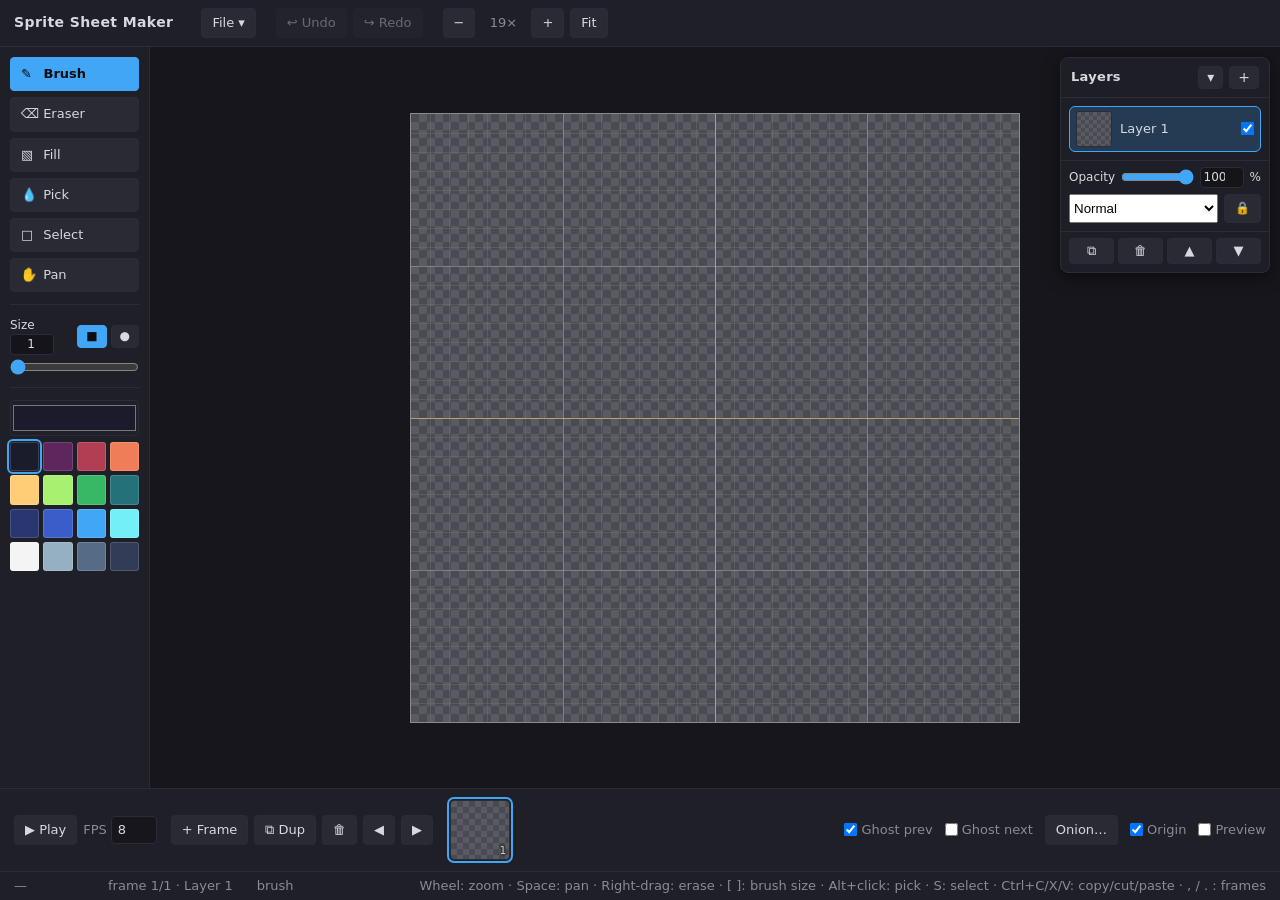
==== index.html @ ac379b86 "first public deploy" ====
<!DOCTYPE html>
<html lang="en">
<head>
<meta charset="utf-8">
<meta name="viewport" content="width=device-width, initial-scale=1">
<title>Sprite Sheet Maker</title>
<link rel="stylesheet" href="style.css">
</head>
<body>
<header id="topbar">
  <h1>Sprite Sheet Maker</h1>
  <div class="group" id="file-wrap">
    <button id="btn-file" title="New, save, and load projects">File &#9662;</button>
    <div id="file-menu" hidden>
      <div class="menu-row" id="mode-row" title="Locked once the project is created. Pixel art: grid, palette, chunky pixels. Freeform: smooth painting (Phase 6, being built)">
        <label><input type="radio" id="mode-pixel" name="new-mode" checked> Pixel art</label>
        <label><input type="radio" id="mode-free" name="new-mode"> Freeform</label>
      </div>
      <select id="sel-preset" title="Common canvas sizes — picking one fills in W and H">
        <option value="">Size preset&hellip;</option>
        <optgroup label="Sprites &amp; tiles">
          <option value="8x8">8 × 8 — tiny sprite / tile</option>
          <option value="16x16">16 × 16 — classic sprite</option>
          <option value="32x32">32 × 32 — standard sprite</option>
          <option value="64x64">64 × 64 — large sprite</option>
          <option value="128x128">128 × 128 — XL sprite / portrait</option>
        </optgroup>
        <optgroup label="Retro screens">
          <option value="160x144">160 × 144 — Game Boy</option>
          <option value="240x160">240 × 160 — Game Boy Advance</option>
          <option value="256x224">256 × 224 — SNES</option>
          <option value="256x240">256 × 240 — NES</option>
          <option value="320x240">320 × 240 — QVGA / early PC</option>
        </optgroup>
        <optgroup label="Modern &amp; HD">
          <option value="320x180">320 × 180 — 16:9 pixel-art scene</option>
          <option value="640x360">640 × 360 — 16:9 scene, large</option>
          <option value="1280x720">1280 × 720 — HD</option>
          <option value="1920x1080">1920 × 1080 — Full HD</option>
          <option value="3840x2160">3840 × 2160 — 4K</option>
          <option value="7680x4320">7680 × 4320 — 8K (max)</option>
        </optgroup>
      </select>
      <div class="menu-row">
        <label>W <input id="inp-w" type="number" min="1" max="7680" value="32"></label>
        <label>H <input id="inp-h" type="number" min="1" max="4320" value="32"></label>
        <button id="btn-new">New</button>
      </div>
      <hr>
      <button id="btn-save" class="menu-item" title="Save project as a JSON file (Ctrl+S)">Save project</button>
      <button id="btn-load" class="menu-item" title="Load a saved project, or import a PNG/JPEG to work from — the image becomes a new project in the mode picked above">Load / import image&hellip;</button>
      <hr>
      <div class="menu-row">
        <button id="btn-export" class="menu-item" title="All frames as one PNG sprite sheet">Export sheet (PNG)</button>
        <label title="Sheet layout: columns per row (0 = all frames in one strip)">Cols <input id="inp-cols" type="number" min="0" max="99" value="0"></label>
      </div>
      <button id="btn-export-gif" class="menu-item" title="Animated GIF at the preview FPS — plays anywhere, but caps at 256 colors with hard transparency (smooth freeform art will band; APNG is the lossless option)">Export GIF</button>
      <button id="btn-export-apng" class="menu-item" title="Animated PNG at the preview FPS — lossless, keeps transparency">Export APNG</button>
      <button id="btn-export-video" class="menu-item" title="Record to MP4 or WebM (whichever this browser encodes); transparency becomes dark gray">Export video</button>
      <button id="btn-export-zip" class="menu-item" title="Each frame as its own PNG, zipped — for video editors and game engines">Export frames (ZIP)</button>
      <input id="inp-file" type="file" accept=".json,application/json,image/png,image/jpeg" hidden>
    </div>
  </div>
  <div class="group">
    <button id="btn-undo" title="Undo (Ctrl+Z)" disabled>&#8617; Undo</button>
    <button id="btn-redo" title="Redo (Ctrl+Y)" disabled>&#8618; Redo</button>
  </div>
  <div class="group">
    <button id="btn-zoom-out" title="Zoom out (-)">&minus;</button>
    <span id="zoom-label">16&times;</span>
    <button id="btn-zoom-in" title="Zoom in (+)">+</button>
    <button id="btn-fit" title="Fit canvas to view (0)">Fit</button>
  </div>
</header>
<main>
  <aside id="toolbar">
    <button class="tool active" data-tool="brush" title="Brush (B)"><span class="icon">&#9998;</span> Brush</button>
    <button class="tool" data-tool="eraser" title="Eraser (E)"><span class="icon">&#9003;</span> Eraser</button>
    <button class="tool" data-tool="smudge" title="Smudge (U) — drags the colors already on the layer; the Strength slider sets how far they carry"><span class="icon">&#9757;</span> Smudge</button>
    <button class="tool" data-tool="fill" title="Fill bucket (G)"><span class="icon">&#9639;</span> Fill</button>
    <button class="tool" data-tool="eyedropper" title="Eyedropper (I)"><span class="icon">&#128167;</span> Pick</button>
    <button class="tool" data-tool="select" title="Select a rectangle (S) — drag inside it to move; Ctrl+C/X/V copy/cut/paste onto any frame or layer"><span class="icon">&#9633;</span> Select</button>
    <button class="tool" data-tool="pan" title="Drag the canvas around (H — or hold Space with any tool)"><span class="icon">&#9995;</span> Pan</button>
    <hr>
    <div id="brush-box" title="Brush &amp; eraser size — [ and ] to adjust">
      <button id="btn-brush-lib" title="Open the brush library — pick a texture brush or import your own tip image">Brush: Round &#9662;</button>
      <div id="brush-row">
        <span>Size <input id="size-num" class="num" type="number" min="1" max="256" value="1"></span>
        <span id="brush-shapes">
          <button id="shape-square" class="shape active" title="Square tip">&#9632;</button>
          <button id="shape-circle" class="shape" title="Round tip">&#9679;</button>
        </span>
      </div>
      <input id="inp-brush-size" type="range" min="1" max="64" value="1">
      <div class="brush-sub free-only" id="opacity-box" title="Stroke opacity — one stroke never builds up past this">
        <span>Opacity <input id="opacity-num" class="num" type="number" min="1" max="100" value="100">%</span>
        <input id="inp-brush-opacity" type="range" min="1" max="100" value="100">
      </div>
      <div class="brush-sub free-only" id="strength-box" hidden title="Smudge strength — how far color drags along the stroke; low is a gentle blur, high pulls a long smear">
        <span>Strength <input id="strength-num" class="num" type="number" min="1" max="100" value="50">%</span>
        <input id="inp-smudge-strength" type="range" min="1" max="100" value="50">
      </div>
      <div class="brush-sub free-only" id="hardness-box" title="Tip edge: 100% = hard round, low = soft airbrush (round brush only)">
        <span>Hardness <input id="hardness-num" class="num" type="number" min="0" max="100" value="80">%</span>
        <input id="inp-brush-hardness" type="range" min="0" max="100" value="80">
      </div>
      <div class="brush-sub free-only" title="Fill tolerance — how far a color may differ from the clicked one and still be filled over (raise it to flow past soft edges)">
        <span>Fill tolerance <input id="tolerance-num" class="num" type="number" min="0" max="100" value="12">%</span>
        <input id="inp-fill-tol" type="range" min="0" max="100" value="12">
      </div>
    </div>
    <hr>
    <label id="color-well" title="Current color">
      <input id="inp-color" type="color" value="#1a1c2c">
    </label>
    <div id="palette" title="Left-click: select · Right-click: remove swatch"></div>
  </aside>
  <div id="canvas-wrap">
    <canvas id="view"></canvas>
    <div id="select-bar" hidden>
      <span id="sel-dims">
        <label title="Selection width in art pixels — type a value to set it exactly (resizes about the center)">W <input id="inp-sel-w" class="num" type="number" min="1" step="0.1"></label>
        <label title="Selection height in art pixels — type a value to set it exactly (resizes about the center)">H <input id="inp-sel-h" class="num" type="number" min="1" step="0.1"></label>
        <label title="Rotation in degrees — updates live while the knob turns; type a value to set it exactly">&#8736; <input id="inp-sel-angle" class="num" type="number" step="1">&deg;</label>
      </span>
      <button id="btn-sel-rotl" title="Rotate 90&deg; counter-clockwise">&#8634;</button>
      <button id="btn-sel-rotr" title="Rotate 90&deg; clockwise">&#8635;</button>
      <button id="btn-sel-fliph" title="Flip horizontally">&#8596;</button>
      <button id="btn-sel-flipv" title="Flip vertically">&#8597;</button>
      <button id="btn-sel-copy" title="Copy (Ctrl+C)">Copy</button>
      <button id="btn-sel-cut" title="Cut (Ctrl+X)">Cut</button>
      <button id="btn-sel-del" title="Clear the selected pixels (Del)">Clear</button>
      <button id="btn-sel-commit" title="Place the floating selection (Enter, or click outside it)">&#10003;</button>
      <button id="btn-sel-cancel" title="Cancel / deselect (Esc or right-click)">&#10005;</button>
    </div>
    <div id="brush-panel" hidden>
      <div id="brush-head">
        <span>Brushes</span>
        <button id="btn-brush-import" title="Import a PNG or JPEG as a brush tip — white/opaque paints, black/transparent doesn't">+</button>
        <button id="btn-brush-close" title="Close the brush library">&#10005;</button>
      </div>
      <div id="brush-list"></div>
      <input id="inp-brush-file" type="file" accept="image/png,image/jpeg" hidden>
    </div>
    <div id="preview-panel" hidden>
      <div id="preview-head">
        <span>Preview</span>
        <button id="btn-preview-close" title="Close the preview panel">&#10005;</button>
      </div>
      <canvas id="preview"></canvas>
    </div>
    <div id="onion-panel" hidden>
      <div class="onion-row" title="How many neighboring frames to ghost in each direction — farther frames fade progressively">
        <span>Frames <input id="onion-frames-num" class="num" type="number" min="1" max="8" value="1"></span>
        <input id="inp-onion-frames" type="range" min="1" max="8" value="1">
      </div>
      <div class="onion-row" title="How visible the nearest ghost is — farther frames fade down from here">
        <span>Opacity <input id="onion-opacity-num" class="num" type="number" min="5" max="100" value="45">%</span>
        <input id="inp-onion-opacity" type="range" min="5" max="100" value="45">
      </div>
      <div id="onion-colors">
        <label title="Tint for frames BEFORE the current one">Prev <input id="inp-onion-prev-color" type="color" value="#ff5a5a"></label>
        <label title="Tint for frames AFTER the current one">Next <input id="inp-onion-next-color" type="color" value="#5aaaff"></label>
      </div>
    </div>
    <div id="layers-panel">
      <div id="layers-head">
        <span>Layers</span>
        <button id="btn-layers-collapse" title="Collapse / expand the panel">&#9662;</button>
        <button id="btn-layer-add" title="Add a layer above the current one">+</button>
      </div>
      <div id="layers"></div>
      <div id="layer-adjust">
        <label title="This layer's opacity — how strongly it shows over the layers below (all frames)">Opacity
          <input id="inp-layer-opacity" type="range" min="0" max="100" value="100">
          <input id="layer-opacity-num" class="num" type="number" min="0" max="100" value="100">%
        </label>
        <div id="layer-adjust-row">
          <select id="sel-layer-blend" title="Blend mode — how this layer's colors mix with the layers below">
            <option value="normal">Normal</option>
            <option value="multiply">Multiply</option>
            <option value="screen">Screen</option>
            <option value="overlay">Overlay</option>
          </select>
          <button id="btn-layer-lock" title="Alpha lock — paint only lands where this layer already has pixels; transparency can't change">&#128274;</button>
        </div>
      </div>
      <div class="layer-controls">
        <button id="btn-layer-dup" title="Duplicate the current layer">&#10697;</button>
        <button id="btn-layer-del" title="Delete the current layer from every frame">&#128465;</button>
        <button id="btn-layer-up" title="Move the current layer up">&#9650;</button>
        <button id="btn-layer-down" title="Move the current layer down">&#9660;</button>
      </div>
    </div>
  </div>
</main>
<div id="framebar">
  <div class="group">
    <button id="btn-play" title="Play / pause the animation in the canvas (P)">&#9654; Play</button>
    <label class="fps" title="Playback speed, frames per second">FPS <input id="inp-fps" type="number" min="1" max="60" value="8"></label>
  </div>
  <div class="group">
    <button id="btn-frame-add" title="Add blank frame after current (N)">+ Frame</button>
    <button id="btn-frame-dup" title="Duplicate current frame (D)">&#10697; Dup</button>
    <button id="btn-frame-del" title="Delete current frame (Del)">&#128465;</button>
    <button id="btn-frame-left" title="Move frame left">&#9664;</button>
    <button id="btn-frame-right" title="Move frame right">&#9654;</button>
  </div>
  <div id="frames"></div>
  <div class="group toggles">
    <label title="Ghost of the previous frame under the canvas (O)"><input type="checkbox" id="chk-onion-prev" checked> Ghost prev</label>
    <label title="Ghost of the next frame too"><input type="checkbox" id="chk-onion-next"> Ghost next</label>
    <button id="btn-onion-cfg" title="Onion skin settings — how many frames to ghost, their opacity, and the prev/next tint colors">Onion&hellip;</button>
    <label title="Crosshair guides through the canvas center (X)"><input type="checkbox" id="chk-origin" checked> Origin</label>
    <label title="Small always-playing preview in a floating panel — the main canvas plays too (P)"><input type="checkbox" id="chk-preview"> Preview</label>
  </div>
</div>
<footer id="statusbar">
  <span id="st-coords">&mdash;</span>
  <span id="st-frame">frame 1/1</span>
  <span id="st-tool">brush</span>
  <span id="st-hint">Wheel: zoom &middot; Space: pan &middot; Right-drag: erase &middot; [ ]: brush size &middot; Alt+click: pick &middot; S: select &middot; Ctrl+C/X/V: copy/cut/paste &middot; , / . : frames</span>
</footer>
<script src="export.js"></script>
<script src="app.js"></script>
</body>
</html>
---- style.css ----
:root {
  --bg: #16161c;
  --panel: #1f1f28;
  --panel-edge: #2c2c38;
  --text: #d8d8e0;
  --text-dim: #8a8a98;
  --accent: #41a6f6;
}

* { margin: 0; padding: 0; box-sizing: border-box; }

html, body { height: 100%; }

body {
  display: flex;
  flex-direction: column;
  background: var(--bg);
  color: var(--text);
  font: 13px/1.4 system-ui, sans-serif;
  user-select: none;
  overflow: hidden;
}

/* ---------- top bar ---------- */
#topbar {
  display: flex;
  align-items: center;
  gap: 20px;
  padding: 8px 14px;
  background: var(--panel);
  border-bottom: 1px solid var(--panel-edge);
}

#topbar h1 {
  font-size: 14px;
  font-weight: 600;
  letter-spacing: 0.4px;
  margin-right: 8px;
}

.group {
  display: flex;
  align-items: center;
  gap: 6px;
}

/* pushes this group (and everything after it) to the right edge */
.group.push { margin-left: auto; }

/* ---------- File dropdown menu ---------- */
#file-wrap { position: relative; }

#file-menu {
  position: absolute;
  top: calc(100% + 6px);
  left: 0;
  z-index: 10;
  display: flex;
  flex-direction: column;
  gap: 6px;
  padding: 8px;
  background: var(--panel);
  border: 1px solid var(--panel-edge);
  border-radius: 6px;
  box-shadow: 0 4px 16px rgba(0, 0, 0, 0.5);
  white-space: nowrap;
}

#file-menu[hidden] { display: none; }

#file-menu hr {
  border: none;
  border-top: 1px solid var(--panel-edge);
}

#file-menu .menu-row {
  display: flex;
  align-items: center;
  gap: 6px;
}

#file-menu .menu-item { text-align: left; }

/* New-project mode picker: two radio labels side by side */
#mode-row { justify-content: space-between; }
#mode-row label {
  display: flex;
  align-items: center;
  gap: 4px;
  cursor: pointer;
}

#file-menu select {
  padding: 5px 6px;
  background: var(--bg);
  border: 1px solid var(--panel-edge);
  border-radius: 4px;
  color: var(--text);
  font: inherit;
}

.group label {
  display: flex;
  align-items: center;
  gap: 4px;
  color: var(--text-dim);
}

input[type="number"] {
  width: 52px;
  padding: 4px 6px;
  background: var(--bg);
  border: 1px solid var(--panel-edge);
  border-radius: 4px;
  color: var(--text);
  font: inherit;
}

button {
  padding: 5px 10px;
  background: #2a2a35;
  border: 1px solid var(--panel-edge);
  border-radius: 4px;
  color: var(--text);
  font: inherit;
  cursor: pointer;
}

button:hover:not(:disabled) { background: #343442; }
button:disabled { opacity: 0.4; cursor: default; }

#zoom-label {
  min-width: 44px;
  text-align: center;
  color: var(--text-dim);
  font-variant-numeric: tabular-nums;
}

/* ---------- main layout ---------- */
main {
  flex: 1;
  display: flex;
  min-height: 0;
}

#toolbar {
  width: 150px;
  padding: 10px;
  display: flex;
  flex-direction: column;
  gap: 6px;
  background: var(--panel);
  border-right: 1px solid var(--panel-edge);
  overflow-y: auto;
}

#toolbar hr {
  border: none;
  border-top: 1px solid var(--panel-edge);
  margin: 6px 0;
}

.tool {
  text-align: left;
  padding: 7px 10px;
}

.tool .icon { display: inline-block; width: 18px; }

.tool.active {
  background: var(--accent);
  border-color: var(--accent);
  color: #0c0c12;
  font-weight: 600;
}

/* Brush size + tip shape (shared by the brush and eraser tools) */
#brush-box {
  display: flex;
  flex-direction: column;
  gap: 4px;
  font-size: 12px;
}

#brush-row {
  display: flex;
  align-items: center;
  justify-content: space-between;
}

#brush-shapes { display: flex; gap: 4px; }

.shape {
  padding: 2px 8px;
  line-height: 1.4;
}

.shape.active {
  background: var(--accent);
  border-color: var(--accent);
  color: #0c0c12;
}

#inp-brush-size {
  width: 100%;
  margin: 0;
  accent-color: var(--accent);
}

/* Freeform-only stroke settings; pixel mode hides them (and freeform hides
   the square/circle tip toggle — freeform tips are always round). */
.brush-sub {
  display: none;
  flex-direction: column;
  gap: 2px;
}
body.mode-free .brush-sub { display: flex; }
body.mode-free #brush-shapes { display: none; }

.brush-sub input[type="range"] {
  width: 100%;
  margin: 0;
  accent-color: var(--accent);
}

#color-well input[type="color"] {
  width: 100%;
  height: 36px;
  padding: 0;
  border: 1px solid var(--panel-edge);
  border-radius: 4px;
  background: none;
  cursor: pointer;
}

#palette {
  display: grid;
  grid-template-columns: repeat(4, 1fr);
  gap: 4px;
}

.swatch {
  aspect-ratio: 1;
  padding: 0;
  border: 1px solid rgba(255, 255, 255, 0.15);
  border-radius: 3px;
}

.swatch.active {
  outline: 2px solid var(--accent);
  outline-offset: 1px;
}

/* ---------- floating preview popup (playback happens in the main canvas;
              this optional panel is a small always-visible loop monitor) ---------- */
#preview-panel {
  position: absolute;
  left: 10px;
  bottom: 10px;
  width: 200px;
  display: flex;
  flex-direction: column;
  background: rgba(31, 31, 40, 0.95);
  border: 1px solid var(--panel-edge);
  border-radius: 8px;
  box-shadow: 0 4px 16px rgba(0, 0, 0, 0.5);
  z-index: 6;
  overflow: hidden;
}

#preview-panel[hidden] { display: none; }

#preview-head {
  display: flex;
  align-items: center;
  gap: 6px;
  padding: 6px 10px;
  border-bottom: 1px solid var(--panel-edge);
  cursor: grab;        /* the header doubles as the panel's drag handle */
  touch-action: none;
}

#preview-head:active { cursor: grabbing; }

#preview-head span {
  flex: 1;
  font-weight: 600;
  letter-spacing: 0.3px;
}

#preview-head button {
  padding: 2px 8px;
  font-size: 14px;
  line-height: 1.2;
}

#preview {
  width: 100%;
  /* canvas keeps its own aspect ratio; upscale stays crisp */
  image-rendering: pixelated;
  background: repeating-conic-gradient(#4a4a52 0% 25%, #5a5a63 0% 50%) 0 0 / 12px 12px;
}

/* Freeform projects interpolate the preview instead of showing fat pixels. */
#preview.smooth { image-rendering: auto; }

/* ---------- selection action bar ---------- */
#select-bar {
  position: absolute;
  top: 10px;
  left: 50%;
  transform: translateX(-50%);
  display: flex;
  gap: 4px;
  padding: 6px 8px;
  background: rgba(31, 31, 40, 0.95);
  border: 1px solid var(--panel-edge);
  border-radius: 8px;
  box-shadow: 0 4px 16px rgba(0, 0, 0, 0.5);
  z-index: 5;
  white-space: nowrap;
}

#select-bar[hidden] { display: none; }

#select-bar button {
  padding: 4px 8px;
  font-size: 13px;
}

/* W / H / angle readout + manual entry — freeform only (typing a size would
   resample pixel art, which that mode deliberately never does). */
#sel-dims {
  display: none;
  align-items: center;
  gap: 8px;
  margin-right: 6px;
  color: var(--text-dim);
}

body.mode-free #sel-dims { display: flex; }

#sel-dims label {
  display: flex;
  align-items: center;
  gap: 4px;
  white-space: nowrap;
}

/* ---------- slider number boxes (exact-value entry on every slider) ---------- */
input.num {
  width: 44px;
  padding: 1px 3px;
  font: inherit;
  font-size: 12px;
  text-align: right;
  color: var(--text);
  background: rgba(0, 0, 0, 0.35);
  border: 1px solid var(--panel-edge);
  border-radius: 4px;
}

input.num:focus {
  outline: none;
  border-color: var(--accent);
}

/* ---------- brush library panel (floating overlay, Procreate-style) ---------- */
#brush-panel {
  position: absolute;
  top: 10px;
  left: 10px;
  width: 208px;
  max-height: calc(100% - 20px);
  display: flex;
  flex-direction: column;
  background: rgba(31, 31, 40, 0.95);
  border: 1px solid var(--panel-edge);
  border-radius: 8px;
  box-shadow: 0 4px 16px rgba(0, 0, 0, 0.5);
  z-index: 6; /* above the layers panel when they overlap */
  overflow: hidden;
}

#brush-panel[hidden] { display: none; }

#brush-head {
  display: flex;
  align-items: center;
  gap: 6px;
  padding: 8px 10px;
  border-bottom: 1px solid var(--panel-edge);
  cursor: grab;        /* the header doubles as the panel's drag handle */
  touch-action: none;
}

#brush-head:active { cursor: grabbing; }

#brush-head span {
  flex: 1;
  font-weight: 600;
  letter-spacing: 0.3px;
}

#brush-head button {
  padding: 2px 8px;
  font-size: 14px;
  line-height: 1.2;
}

#brush-list {
  display: flex;
  flex-direction: column;
  gap: 6px;
  padding: 8px;
  overflow-y: auto;
}

#brush-list .brush {
  position: relative;
  padding: 4px 6px 6px;
  border: 1px solid transparent;
  border-radius: 6px;
  background: #26262f; /* dark card so the white stroke swatch reads */
  cursor: pointer;
}

#brush-list .brush:hover { background: #2a2a35; }

#brush-list .brush.active {
  background: rgba(65, 166, 246, 0.28); /* the Procreate-blue selected card */
  border-color: var(--accent);
}

#brush-list .brush span {
  display: block;
  margin-bottom: 2px;
  font-size: 12px;
  font-weight: 600;
}

#brush-list .brush-swatch {
  display: block;
  width: 100%;
}

#brush-list .brush-del {
  position: absolute;
  top: 4px;
  right: 4px;
  padding: 0 6px;
  font-size: 11px;
  line-height: 1.6;
}

/* The library opener lives in the brush box, freeform only. */
#btn-brush-lib {
  display: none;
  width: 100%;
  margin-bottom: 6px;
  text-align: left;
}

body.mode-free #btn-brush-lib { display: block; }

/* The smudge tool only exists in freeform mode. */
body:not(.mode-free) .tool[data-tool="smudge"] { display: none; }

/* JS hides the hardness slider for texture brushes; without this the
   body.mode-free display rule would win over the hidden attribute. */
body.mode-free .brush-sub[hidden] { display: none; }

/* ---------- layers panel (floating overlay, Procreate-style) ---------- */
#layers-panel {
  position: absolute;
  top: 10px;
  right: 10px;
  width: 210px;
  max-height: calc(100% - 20px);
  display: flex;
  flex-direction: column;
  background: rgba(31, 31, 40, 0.95);
  border: 1px solid var(--panel-edge);
  border-radius: 8px;
  box-shadow: 0 4px 16px rgba(0, 0, 0, 0.5);
  z-index: 5;
  overflow: hidden;
}

#layers-head {
  display: flex;
  align-items: center;
  gap: 6px;
  padding: 8px 10px;
  border-bottom: 1px solid var(--panel-edge);
  cursor: grab;        /* the header doubles as the panel's drag handle */
  touch-action: none;  /* let pointer events drive the drag on touch too */
}

#layers-head:active { cursor: grabbing; }

#layers-head span {
  flex: 1;
  font-weight: 600;
  letter-spacing: 0.3px;
}

#layers-head button {
  padding: 2px 8px;
  font-size: 14px;
  line-height: 1.2;
}

#layers-panel.collapsed #layers,
#layers-panel.collapsed #layer-adjust,
#layers-panel.collapsed .layer-controls { display: none; }
#layers-panel.collapsed #layers-head { border-bottom: none; }

#layers {
  display: flex;
  flex-direction: column;
  gap: 4px;
  padding: 8px;
  overflow-y: auto;
}

#layers .layer {
  display: flex;
  align-items: center;
  gap: 8px;
  padding: 4px 6px;
  border: 1px solid transparent;
  border-radius: 6px;
  cursor: pointer;
}

#layers .layer:hover { background: #2a2a35; }

#layers .layer.active {
  background: rgba(65, 166, 246, 0.22);
  border-color: var(--accent);
}

#layers .layer-thumb {
  image-rendering: pixelated;
  /* mini transparency checker behind the layer's content */
  background: repeating-conic-gradient(#4a4a52 0% 25%, #5a5a63 0% 50%) 0 0 / 8px 8px;
  border: 1px solid var(--panel-edge);
  border-radius: 3px;
  flex-shrink: 0;
}

#layers .layer span {
  flex: 1;
  overflow: hidden;
  text-overflow: ellipsis;
  white-space: nowrap;
}

/* Compact non-default markers on a row: "50% M 🔒". The name span flexes;
   badges must not, or long names would squeeze them out entirely. */
#layers .layer .layer-badges {
  flex: none;
  font-size: 10px;
  color: var(--text-dim);
}

/* Appearance controls for the SELECTED layer (opacity / blend / alpha lock) */
#layer-adjust {
  display: flex;
  flex-direction: column;
  gap: 6px;
  padding: 6px 8px 8px;
  border-top: 1px solid var(--panel-edge);
  font-size: 12px;
}

#layer-adjust label {
  display: flex;
  align-items: center;
  gap: 6px;
}

#layer-adjust input[type="range"] {
  flex: 1;
  min-width: 0;
  accent-color: var(--accent);
}

#layer-adjust b {
  width: 34px;
  text-align: right;
  font-weight: 600;
}

#layer-adjust-row {
  display: flex;
  gap: 6px;
}

#sel-layer-blend { flex: 1; }

#btn-layer-lock.active {
  background: var(--accent);
  border-color: var(--accent);
  color: #0c0c12;
}

.layer-controls {
  display: flex;
  gap: 4px;
  padding: 6px 8px 8px;
  border-top: 1px solid var(--panel-edge);
}

.layer-controls button {
  flex: 1;
  padding: 3px 0;
}

/* ---------- canvas ---------- */
#canvas-wrap {
  flex: 1;
  position: relative;
  overflow: hidden;
  background: var(--bg);
}

#view {
  display: block;
  cursor: crosshair;
  touch-action: none;
}

#canvas-wrap.panning #view,
#canvas-wrap.pan-tool #view { cursor: grab; }
#canvas-wrap.panning-active #view { cursor: grabbing; }

/* ---------- onion-skin settings popover ---------- */
/* Anchored bottom-right of the canvas area, right above the framebar's
   Onion… button that opens it. */
#onion-panel {
  position: absolute;
  right: 10px;
  bottom: 10px;
  width: 190px;
  display: flex;
  flex-direction: column;
  gap: 10px;
  padding: 10px 12px;
  background: rgba(31, 31, 40, 0.95);
  border: 1px solid var(--panel-edge);
  border-radius: 8px;
  box-shadow: 0 4px 16px rgba(0, 0, 0, 0.5);
  z-index: 6;
}

#onion-panel[hidden] { display: none; }

.onion-row {
  display: flex;
  flex-direction: column;
  gap: 4px;
  color: var(--text-dim);
}

.onion-row input[type="range"] { width: 100%; }

#onion-colors {
  display: flex;
  gap: 14px;
  color: var(--text-dim);
}

#onion-colors label {
  display: flex;
  align-items: center;
  gap: 6px;
  cursor: pointer;
}

#onion-colors input[type="color"] {
  width: 34px;
  height: 22px;
  padding: 0;
  border: 1px solid var(--panel-edge);
  border-radius: 4px;
  background: none;
  cursor: pointer;
}

/* ---------- frame strip ---------- */
#framebar {
  display: flex;
  align-items: center;
  gap: 14px;
  padding: 8px 14px;
  background: var(--panel);
  border-top: 1px solid var(--panel-edge);
}

#frames {
  display: flex;
  gap: 6px;
  flex: 1;
  overflow-x: auto;
  padding: 3px;
}

.frame {
  position: relative;
  display: flex;
  align-items: center;
  justify-content: center;
  width: 60px;
  height: 60px;
  flex: 0 0 auto;
  /* mini transparency checker behind each thumbnail */
  background: repeating-conic-gradient(#4a4a52 0% 25%, #5a5a63 0% 50%) 0 0 / 12px 12px;
  border: 1px solid var(--panel-edge);
  padding: 0;
}

.frame canvas { image-rendering: pixelated; }

.frame.active {
  outline: 2px solid var(--accent);
  outline-offset: 1px;
}

/* The frame the player is currently showing — gold, so it can't be confused
   with the blue "being edited" outline while the loop runs. */
.frame.playing {
  outline: 2px solid #ffc83c;
  outline-offset: 1px;
}

.frame span {
  position: absolute;
  bottom: 1px;
  right: 3px;
  font-size: 10px;
  color: var(--text);
  text-shadow: 0 0 3px #000, 0 0 3px #000;
  pointer-events: none;
}

#framebar .toggles {
  gap: 12px;
  color: var(--text-dim);
  white-space: nowrap;
}

/* Transport controls (playback lives in the main canvas). */
#framebar .fps {
  display: flex;
  align-items: center;
  gap: 4px;
  color: var(--text-dim);
}

#framebar .fps input { width: 46px; }

#framebar .toggles label {
  display: flex;
  align-items: center;
  gap: 4px;
  cursor: pointer;
}

/* ---------- status bar ---------- */
#statusbar {
  display: flex;
  gap: 24px;
  padding: 5px 14px;
  background: var(--panel);
  border-top: 1px solid var(--panel-edge);
  color: var(--text-dim);
  font-variant-numeric: tabular-nums;
}

#st-coords { min-width: 70px; }
#st-hint { margin-left: auto; }
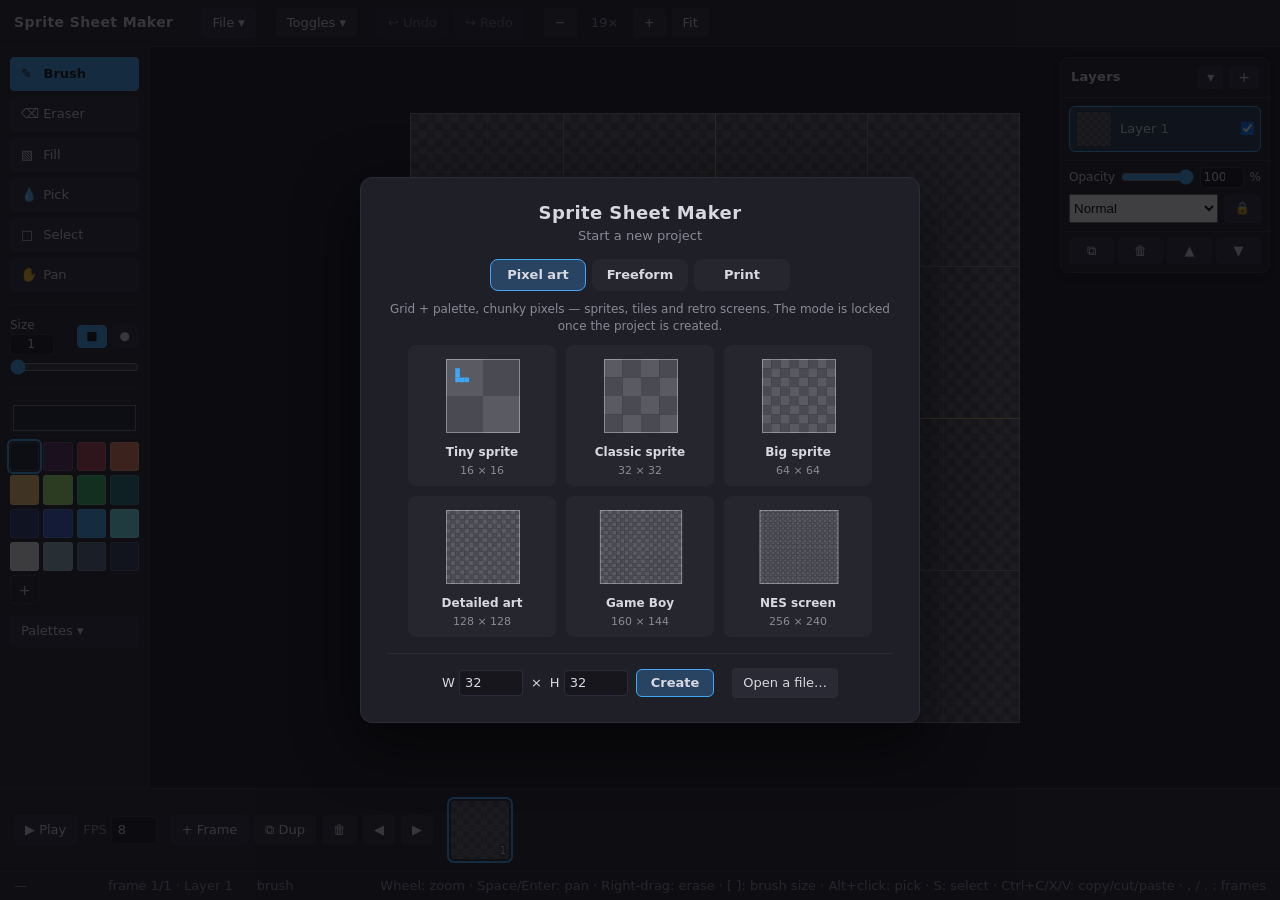
==== commit 8a442ed2: "Vector strokes (Phase 8), start screen, print projects, rulers, palette library" ====
--- a/index.html
+++ b/index.html
@@ -4,6 +4,9 @@
 <meta charset="utf-8">
 <meta name="viewport" content="width=device-width, initial-scale=1">
 <title>Sprite Sheet Maker</title>
+<!-- Inline SVG favicon (a tiny transparency checkerboard in the app's accent
+     color) — no extra file to deploy, and no 404 for /favicon.ico. -->
+<link rel="icon" href='data:image/svg+xml,<svg xmlns="http://www.w3.org/2000/svg" viewBox="0 0 16 16"><rect width="16" height="16" fill="%231f1f28"/><rect width="8" height="8" fill="%2341a6f6"/><rect x="8" y="8" width="8" height="8" fill="%2341a6f6"/></svg>'>
 <link rel="stylesheet" href="style.css">
 </head>
 <body>
@@ -12,9 +15,19 @@
   <div class="group" id="file-wrap">
     <button id="btn-file" title="New, save, and load projects">File &#9662;</button>
     <div id="file-menu" hidden>
-      <div class="menu-row" id="mode-row" title="Locked once the project is created. Pixel art: grid, palette, chunky pixels. Freeform: smooth painting (Phase 6, being built)">
+      <div class="menu-row" id="mode-row" title="Locked once the project is created. Pixel art: grid, palette, chunky pixels. Freeform: smooth painting. Print: freeform sized for paper, with CMYK feedback">
         <label><input type="radio" id="mode-pixel" name="new-mode" checked> Pixel art</label>
         <label><input type="radio" id="mode-free" name="new-mode"> Freeform</label>
+        <label><input type="radio" id="mode-print" name="new-mode"> Print</label>
+      </div>
+      <div class="menu-row" id="print-dpi-row" hidden>
+        <label title="Print resolution — 300 DPI is the photo-print standard">DPI
+          <select id="sel-print-dpi">
+            <option value="150">150</option>
+            <option value="300" selected>300</option>
+            <option value="600">600</option>
+          </select>
+        </label>
       </div>
       <select id="sel-preset" title="Common canvas sizes — picking one fills in W and H">
         <option value="">Size preset&hellip;</option>
@@ -61,6 +74,26 @@
       <input id="inp-file" type="file" accept=".json,application/json,image/png,image/jpeg" hidden>
     </div>
   </div>
+  <div class="group" id="toggles-wrap">
+    <button id="btn-toggles" title="Show or hide parts of the workspace">Toggles &#9662;</button>
+    <div id="toggles-menu" hidden>
+      <label title="The tool, brush &amp; color panel on the left"><input type="checkbox" id="chk-show-tools" checked> Tool panel</label>
+      <label title="The floating layers panel"><input type="checkbox" id="chk-show-layers" checked> Layers panel</label>
+      <label title="The frame strip along the bottom"><input type="checkbox" id="chk-show-anim" checked> Animation panel</label>
+      <label title="Small always-playing preview in a floating panel — the main canvas plays too"><input type="checkbox" id="chk-preview"> Preview popup</label>
+      <hr>
+      <label title="Ghost of the previous frame under the canvas (O)"><input type="checkbox" id="chk-onion-prev" checked> Ghost previous frame</label>
+      <label title="Ghost of the next frame too"><input type="checkbox" id="chk-onion-next"> Ghost next frame</label>
+      <button id="btn-onion-cfg" class="menu-item" title="Onion skin settings — how many frames to ghost, their opacity, and the prev/next tint colors">Onion settings&hellip;</button>
+      <label title="Crosshair guides through the canvas center (X)"><input type="checkbox" id="chk-origin" checked> Origin crosshair</label>
+      <label id="proof-row" title="Preview the canvas through a process-ink (CMYK) simulation — approximately how it will look printed"><input type="checkbox" id="chk-proof"> Print proof</label>
+      <hr>
+      <label title="Ruler along the top edge — the button at its corner switches px / inches / cm"><input type="checkbox" id="chk-ruler-top"> Top ruler</label>
+      <label title="Ruler along the bottom edge"><input type="checkbox" id="chk-ruler-bottom"> Bottom ruler</label>
+      <label title="Ruler along the left edge"><input type="checkbox" id="chk-ruler-left"> Left ruler</label>
+      <label title="Ruler along the right edge"><input type="checkbox" id="chk-ruler-right"> Right ruler</label>
+    </div>
+  </div>
   <div class="group">
     <button id="btn-undo" title="Undo (Ctrl+Z)" disabled>&#8617; Undo</button>
     <button id="btn-redo" title="Redo (Ctrl+Y)" disabled>&#8618; Redo</button>
@@ -80,7 +113,7 @@
     <button class="tool" data-tool="fill" title="Fill bucket (G)"><span class="icon">&#9639;</span> Fill</button>
     <button class="tool" data-tool="eyedropper" title="Eyedropper (I)"><span class="icon">&#128167;</span> Pick</button>
     <button class="tool" data-tool="select" title="Select a rectangle (S) — drag inside it to move; Ctrl+C/X/V copy/cut/paste onto any frame or layer"><span class="icon">&#9633;</span> Select</button>
-    <button class="tool" data-tool="pan" title="Drag the canvas around (H — or hold Space with any tool)"><span class="icon">&#9995;</span> Pan</button>
+    <button class="tool" data-tool="pan" title="Drag the canvas around (H — or hold Space or Enter with any tool)"><span class="icon">&#9995;</span> Pan</button>
     <hr>
     <div id="brush-box" title="Brush &amp; eraser size — [ and ] to adjust">
       <button id="btn-brush-lib" title="Open the brush library — pick a texture brush or import your own tip image">Brush: Round &#9662;</button>
@@ -113,10 +146,19 @@
     <label id="color-well" title="Current color">
       <input id="inp-color" type="color" value="#1a1c2c">
     </label>
-    <div id="palette" title="Left-click: select · Right-click: remove swatch"></div>
+    <div id="cmyk-readout"></div>
+    <div id="palette" title="Left-click: select · Double-click: edit · Drag: reorder · Right-click: remove"></div>
+    <!-- Invisible picker for editing a swatch in place (double-click). It sits
+         here so the native popup opens next to the strip it's editing. -->
+    <input id="inp-swatch-edit" type="color" tabindex="-1" aria-hidden="true">
+    <button id="btn-palette-lib" title="Open the palette library — switch, save, and import color palettes">Palettes &#9662;</button>
   </aside>
   <div id="canvas-wrap">
     <canvas id="view"></canvas>
+    <button id="ruler-unit-left" class="ruler-unit" hidden title="Left ruler units — click to cycle px / inches / cm">px</button>
+    <button id="ruler-unit-top" class="ruler-unit" hidden title="Top ruler units — click to cycle px / inches / cm">px</button>
+    <button id="ruler-unit-right" class="ruler-unit" hidden title="Right ruler units — click to cycle px / inches / cm">px</button>
+    <button id="ruler-unit-bottom" class="ruler-unit" hidden title="Bottom ruler units — click to cycle px / inches / cm">px</button>
     <div id="select-bar" hidden>
       <span id="sel-dims">
         <label title="Selection width in art pixels — type a value to set it exactly (resizes about the center)">W <input id="inp-sel-w" class="num" type="number" min="1" step="0.1"></label>
@@ -139,8 +181,26 @@
         <button id="btn-brush-import" title="Import a PNG or JPEG as a brush tip — white/opaque paints, black/transparent doesn't">+</button>
         <button id="btn-brush-close" title="Close the brush library">&#10005;</button>
       </div>
+      <div id="brush-tabs">
+        <button id="tab-bitmap" class="active" title="Bitmap brushes paint pixels">Bitmap</button>
+        <button id="tab-vector" title="Vector pens record editable strokes on vector layers">Vector</button>
+      </div>
       <div id="brush-list"></div>
       <input id="inp-brush-file" type="file" accept="image/png,image/jpeg" hidden>
+    </div>
+    <div id="palette-panel" hidden>
+      <div id="palette-head">
+        <span>Palettes</span>
+        <button id="btn-pal-import" title="Import a palette file — Lospec .hex (one hex color per line) or GIMP .gpl">+</button>
+        <button id="btn-pal-close" title="Close the palette library">&#10005;</button>
+      </div>
+      <div id="palette-list"></div>
+      <div id="palette-foot">
+        <button id="btn-pal-new" title="Start a new palette, seeded with the current color">+ New</button>
+        <button id="btn-pal-save" title="Save the current swatch strip as a new palette">Save as&#8230;</button>
+        <button id="btn-pal-export" title="Download the current strip as a Lospec .hex file">Export</button>
+      </div>
+      <input id="inp-pal-file" type="file" accept=".hex,.gpl,.txt,text/plain" hidden>
     </div>
     <div id="preview-panel" hidden>
       <div id="preview-head">
@@ -190,6 +250,7 @@
         <button id="btn-layer-del" title="Delete the current layer from every frame">&#128465;</button>
         <button id="btn-layer-up" title="Move the current layer up">&#9650;</button>
         <button id="btn-layer-down" title="Move the current layer down">&#9660;</button>
+        <button id="btn-layer-raster" title="Rasterize this vector layer — strokes become plain pixels on every frame (one-way; can't be undone)">&#9998;&#8594;&#9638;</button>
       </div>
     </div>
   </div>
@@ -207,20 +268,51 @@
     <button id="btn-frame-right" title="Move frame right">&#9654;</button>
   </div>
   <div id="frames"></div>
-  <div class="group toggles">
-    <label title="Ghost of the previous frame under the canvas (O)"><input type="checkbox" id="chk-onion-prev" checked> Ghost prev</label>
-    <label title="Ghost of the next frame too"><input type="checkbox" id="chk-onion-next"> Ghost next</label>
-    <button id="btn-onion-cfg" title="Onion skin settings — how many frames to ghost, their opacity, and the prev/next tint colors">Onion&hellip;</button>
-    <label title="Crosshair guides through the canvas center (X)"><input type="checkbox" id="chk-origin" checked> Origin</label>
-    <label title="Small always-playing preview in a floating panel — the main canvas plays too (P)"><input type="checkbox" id="chk-preview"> Preview</label>
-  </div>
 </div>
 <footer id="statusbar">
   <span id="st-coords">&mdash;</span>
   <span id="st-frame">frame 1/1</span>
   <span id="st-tool">brush</span>
-  <span id="st-hint">Wheel: zoom &middot; Space: pan &middot; Right-drag: erase &middot; [ ]: brush size &middot; Alt+click: pick &middot; S: select &middot; Ctrl+C/X/V: copy/cut/paste &middot; , / . : frames</span>
+  <span id="st-hint">Wheel: zoom &middot; Space/Enter: pan &middot; Right-drag: erase &middot; [ ]: brush size &middot; Alt+click: pick &middot; S: select &middot; Ctrl+C/X/V: copy/cut/paste &middot; , / . : frames</span>
 </footer>
+<!-- Start screen: shown on boot instead of dropping the user onto a ready-
+     made canvas. Picking a preset card (or Create / opening a file) makes
+     the project and dismisses it; the app machinery boots underneath. -->
+<div id="start-screen" hidden>
+  <div id="start-card">
+    <h1>Sprite Sheet Maker</h1>
+    <p id="start-sub">Start a new project</p>
+    <div id="start-tabs">
+      <button id="start-tab-pixel" class="active">Pixel art</button>
+      <button id="start-tab-free">Freeform</button>
+      <button id="start-tab-print">Print</button>
+    </div>
+    <p id="start-blurb"></p>
+    <div id="start-print-opts" hidden>
+      <label title="How sizes are entered and shown">Units
+        <select id="start-unit">
+          <option value="in">inches</option>
+          <option value="cm">cm</option>
+        </select>
+      </label>
+      <label title="Print resolution — 300 DPI is the standard for photo-quality prints">DPI
+        <select id="start-dpi">
+          <option value="150">150 draft</option>
+          <option value="300" selected>300 standard</option>
+          <option value="600">600 fine</option>
+        </select>
+      </label>
+    </div>
+    <div id="start-presets"></div>
+    <div id="start-custom">
+      <label>W <input id="start-w" type="number" min="1" max="7680"></label>
+      <span>&times;</span>
+      <label>H <input id="start-h" type="number" min="1" max="4320"></label>
+      <button id="btn-start-create">Create</button>
+      <button id="btn-start-load" title="Open a saved project (.json) or import a PNG / JPEG">Open a file&hellip;</button>
+    </div>
+  </div>
+</div>
 <script src="export.js"></script>
 <script src="app.js"></script>
 </body>
--- a/style.css
+++ b/style.css
@@ -19,6 +19,10 @@
   font: 13px/1.4 system-ui, sans-serif;
   user-select: none;
   overflow: hidden;
+  /* Touch screens: buttons respond instantly, double-tap can't zoom the
+     page. The canvas opts out of ALL browser gestures separately (#view
+     touch-action:none) — pinch/pan there is handled by the app itself. */
+  touch-action: manipulation;
 }
 
 /* ---------- top bar ---------- */
@@ -47,10 +51,10 @@
 /* pushes this group (and everything after it) to the right edge */
 .group.push { margin-left: auto; }
 
-/* ---------- File dropdown menu ---------- */
-#file-wrap { position: relative; }
-
-#file-menu {
+/* ---------- topbar dropdown menus (File, Toggles) ---------- */
+#file-wrap, #toggles-wrap { position: relative; }
+
+#file-menu, #toggles-menu {
   position: absolute;
   top: calc(100% + 6px);
   left: 0;
@@ -66,20 +70,28 @@
   white-space: nowrap;
 }
 
-#file-menu[hidden] { display: none; }
-
-#file-menu hr {
+#file-menu[hidden], #toggles-menu[hidden] { display: none; }
+
+#file-menu hr, #toggles-menu hr {
   border: none;
   border-top: 1px solid var(--panel-edge);
 }
 
+/* Toggles menu: one checkbox row per hideable panel / canvas guide. */
+#toggles-menu label {
+  display: flex;
+  align-items: center;
+  gap: 6px;
+  cursor: pointer;
+}
+
 #file-menu .menu-row {
   display: flex;
   align-items: center;
   gap: 6px;
 }
 
-#file-menu .menu-item { text-align: left; }
+#file-menu .menu-item, #toggles-menu .menu-item { text-align: left; }
 
 /* New-project mode picker: two radio labels side by side */
 #mode-row { justify-content: space-between; }
@@ -142,6 +154,10 @@
   display: flex;
   min-height: 0;
 }
+
+/* Panels hidden from the Toggles menu. Their display:flex rules would beat
+   the [hidden] attribute's default styling, so spell it out. */
+#toolbar[hidden], #layers-panel[hidden], #framebar[hidden] { display: none; }
 
 #toolbar {
   width: 150px;
@@ -408,6 +424,31 @@
   line-height: 1.2;
 }
 
+/* Bitmap / Vector engine tabs (Phase 8a) — segmented control under the
+   header; the active side gets the accent card treatment like brush rows. */
+#brush-tabs {
+  display: flex;
+  gap: 4px;
+  padding: 6px 8px 0;
+}
+
+#brush-tabs button {
+  flex: 1;
+  padding: 4px 0;
+  font-size: 12px;
+  font-weight: 600;
+  background: #26262f;
+  border: 1px solid transparent;
+  border-radius: 6px;
+}
+
+#brush-tabs button:hover { background: #2a2a35; }
+
+#brush-tabs button.active {
+  background: rgba(65, 166, 246, 0.28);
+  border-color: var(--accent);
+}
+
 #brush-list {
   display: flex;
   flex-direction: column;
@@ -462,6 +503,333 @@
 }
 
 body.mode-free #btn-brush-lib { display: block; }
+
+/* Rasterize-layer is a vector-layer command — freeform projects only. */
+#btn-layer-raster { display: none; }
+body.mode-free #btn-layer-raster { display: inline-block; }
+
+/* ---------- palette library panel (to-do #8) — the brush library's twin ---------- */
+
+/* The strip ends in an explicit "+ add current color" cell: named palettes
+   are curated (painting no longer appends — see addUsedColor), so adding
+   a color has to be a deliberate act. */
+.swatch-add {
+  background: none;
+  font-size: 14px;
+  line-height: 1;
+  border-style: dashed;
+}
+
+/* Drop-slot highlight while a swatch is being drag-reordered. */
+.swatch.drop {
+  outline: 2px dashed var(--accent);
+  outline-offset: 1px;
+}
+
+/* The in-place swatch editor: invisible but NOT display:none — some
+   browsers refuse to open a picker for an element that has no box. */
+#inp-swatch-edit {
+  position: absolute;
+  width: 1px;
+  height: 1px;
+  opacity: 0;
+  pointer-events: none;
+  border: 0;
+  padding: 0;
+}
+
+#btn-palette-lib {
+  width: 100%;
+  margin-top: 6px;
+  text-align: left;
+}
+
+#palette-panel {
+  position: absolute;
+  top: 10px;
+  left: 10px;
+  width: 208px;
+  max-height: calc(100% - 20px);
+  display: flex;
+  flex-direction: column;
+  background: rgba(31, 31, 40, 0.95);
+  border: 1px solid var(--panel-edge);
+  border-radius: 8px;
+  box-shadow: 0 4px 16px rgba(0, 0, 0, 0.5);
+  z-index: 6; /* same layer as the brush panel — last opened wins by DOM order */
+  overflow: hidden;
+}
+
+#palette-panel[hidden] { display: none; }
+
+#palette-head {
+  display: flex;
+  align-items: center;
+  gap: 6px;
+  padding: 8px 10px;
+  border-bottom: 1px solid var(--panel-edge);
+  cursor: grab;        /* the header doubles as the panel's drag handle */
+  touch-action: none;
+}
+
+#palette-head:active { cursor: grabbing; }
+
+#palette-head span {
+  flex: 1;
+  font-weight: 600;
+  letter-spacing: 0.3px;
+}
+
+#palette-head button {
+  padding: 2px 8px;
+  font-size: 14px;
+  line-height: 1.2;
+}
+
+#palette-list {
+  display: flex;
+  flex-direction: column;
+  gap: 6px;
+  padding: 8px;
+  overflow-y: auto;
+}
+
+#palette-list .pal {
+  position: relative;
+  padding: 4px 6px 6px;
+  border: 1px solid transparent;
+  border-radius: 6px;
+  background: #26262f;
+  cursor: pointer;
+}
+
+#palette-list .pal:hover { background: #2a2a35; }
+
+#palette-list .pal.active {
+  background: rgba(65, 166, 246, 0.28); /* the Procreate-blue selected card */
+  border-color: var(--accent);
+}
+
+#palette-list .pal > span {
+  display: block;
+  margin-bottom: 3px;
+  font-size: 12px;
+  font-weight: 600;
+}
+
+#palette-list .pal-chips {
+  display: flex;
+  flex-wrap: wrap;
+  gap: 2px;
+  font-size: 11px;
+  color: #888;
+}
+
+#palette-list .pal-chips i {
+  width: 10px;
+  height: 10px;
+  border-radius: 2px;
+  border: 1px solid rgba(255, 255, 255, 0.12);
+}
+
+#palette-list .pal-del {
+  position: absolute;
+  top: 4px;
+  right: 4px;
+  padding: 0 6px;
+  font-size: 11px;
+  line-height: 1.6;
+}
+
+#palette-foot {
+  display: flex;
+  gap: 4px;
+  padding: 8px;
+  border-top: 1px solid var(--panel-edge);
+}
+
+#palette-foot button {
+  flex: 1;
+  padding: 4px 0;
+  font-size: 11px;
+}
+
+/* ---- Start screen: modal project chooser shown on boot ---- */
+
+#start-screen {
+  position: fixed;
+  inset: 0;
+  z-index: 50;               /* above every floating panel */
+  display: flex;
+  align-items: center;
+  justify-content: center;
+  background: rgba(10, 10, 14, 0.78);
+}
+
+#start-screen[hidden] { display: none; }
+
+#start-card {
+  width: min(560px, 92vw);
+  max-height: 92vh;
+  overflow-y: auto;
+  padding: 22px 26px 24px;
+  background: var(--panel);
+  border: 1px solid var(--panel-edge);
+  border-radius: 12px;
+  box-shadow: 0 18px 60px rgba(0, 0, 0, 0.55);
+  text-align: center;
+}
+
+#start-card h1 { font-size: 18px; letter-spacing: 0.4px; }
+
+#start-sub {
+  margin: 2px 0 14px;
+  color: var(--text-dim);
+}
+
+#start-tabs {
+  display: flex;
+  gap: 6px;
+  max-width: 300px;
+  margin: 0 auto 10px;
+}
+
+#start-tabs button {
+  flex: 1;
+  padding: 6px 0;
+  font-size: 13px;
+  font-weight: 600;
+  background: #26262f;
+  border: 1px solid transparent;
+  border-radius: 8px;
+}
+
+#start-tabs button:hover { background: #2a2a35; }
+
+#start-tabs button.active {
+  background: rgba(65, 166, 246, 0.28);
+  border-color: var(--accent);
+}
+
+#start-blurb {
+  min-height: 2.6em;
+  margin-bottom: 10px;
+  color: var(--text-dim);
+  font-size: 12px;
+}
+
+#start-presets {
+  display: flex;
+  flex-wrap: wrap;
+  gap: 10px;
+  justify-content: center;
+  margin-bottom: 16px;
+}
+
+#start-presets .start-preset {
+  width: 148px;
+  padding: 8px 8px 6px;
+  background: #26262f;
+  border: 1px solid transparent;
+  border-radius: 8px;
+  cursor: pointer;
+}
+
+#start-presets .start-preset:hover {
+  background: #2a2a35;
+  border-color: var(--accent);
+}
+
+#start-presets .start-preset canvas {
+  display: block;
+  margin: 0 auto 6px;
+}
+
+#start-presets .start-preset b {
+  display: block;
+  font-size: 12px;
+}
+
+#start-presets .start-preset span {
+  color: var(--text-dim);
+  font-size: 11px;
+}
+
+#start-custom {
+  display: flex;
+  align-items: center;
+  justify-content: center;
+  gap: 8px;
+  border-top: 1px solid var(--panel-edge);
+  padding-top: 14px;
+}
+
+#start-custom input {
+  width: 64px;
+  padding: 3px 5px;
+}
+
+#start-print-opts {
+  display: flex;
+  justify-content: center;
+  gap: 16px;
+  margin-bottom: 10px;
+  color: var(--text-dim);
+  font-size: 12px;
+}
+
+#start-print-opts[hidden] { display: none; }
+
+/* CMYK ink readout under the color well — print projects only. */
+#cmyk-readout {
+  display: none;
+  margin-top: 4px;
+  font-size: 11px;
+  color: var(--text-dim);
+  text-align: center;
+}
+
+body.intent-print #cmyk-readout { display: block; }
+
+/* The soft-proof toggle only means something on print projects. (Extra
+   specificity: the generic #toggles-menu label rule would win otherwise.) */
+#toggles-menu #proof-row { display: none; }
+body.intent-print #toggles-menu #proof-row { display: flex; }
+
+/* ---- Ruler unit buttons: one per enabled ruler, at that ruler's corner
+   (each ruler owns a different corner so all four can coexist). ---- */
+.ruler-unit {
+  position: absolute;
+  z-index: 6;
+  width: 24px;
+  height: 22px;
+  padding: 0;
+  font-size: 10px;
+  color: var(--text-dim);
+  background: #26262f;
+  border: 1px solid var(--panel-edge);
+  border-radius: 4px;
+}
+
+.ruler-unit:hover { color: var(--text); border-color: var(--accent); }
+
+#ruler-unit-left   { left: 0; top: 0; }         /* left ruler → top-left */
+#ruler-unit-top    { right: 0; top: 0; }        /* top ruler → top-right */
+#ruler-unit-right  { right: 0; bottom: 0; }     /* right ruler → bottom-right */
+#ruler-unit-bottom { left: 0; bottom: 0; }      /* bottom ruler → bottom-left */
+
+/* Playback hides editing chrome — the drawn rulers pause, buttons too. */
+#canvas-wrap.playing .ruler-unit { display: none; }
+
+#btn-start-create {
+  background: rgba(65, 166, 246, 0.28);
+  border: 1px solid var(--accent);
+  border-radius: 6px;
+  padding: 4px 14px;
+  font-weight: 600;
+}
+
+#btn-start-load { margin-left: 10px; }
 
 /* The smudge tool only exists in freeform mode. */
 body:not(.mode-free) .tool[data-tool="smudge"] { display: none; }
@@ -745,12 +1113,6 @@
   pointer-events: none;
 }
 
-#framebar .toggles {
-  gap: 12px;
-  color: var(--text-dim);
-  white-space: nowrap;
-}
-
 /* Transport controls (playback lives in the main canvas). */
 #framebar .fps {
   display: flex;
@@ -760,13 +1122,6 @@
 }
 
 #framebar .fps input { width: 46px; }
-
-#framebar .toggles label {
-  display: flex;
-  align-items: center;
-  gap: 4px;
-  cursor: pointer;
-}
 
 /* ---------- status bar ---------- */
 #statusbar {
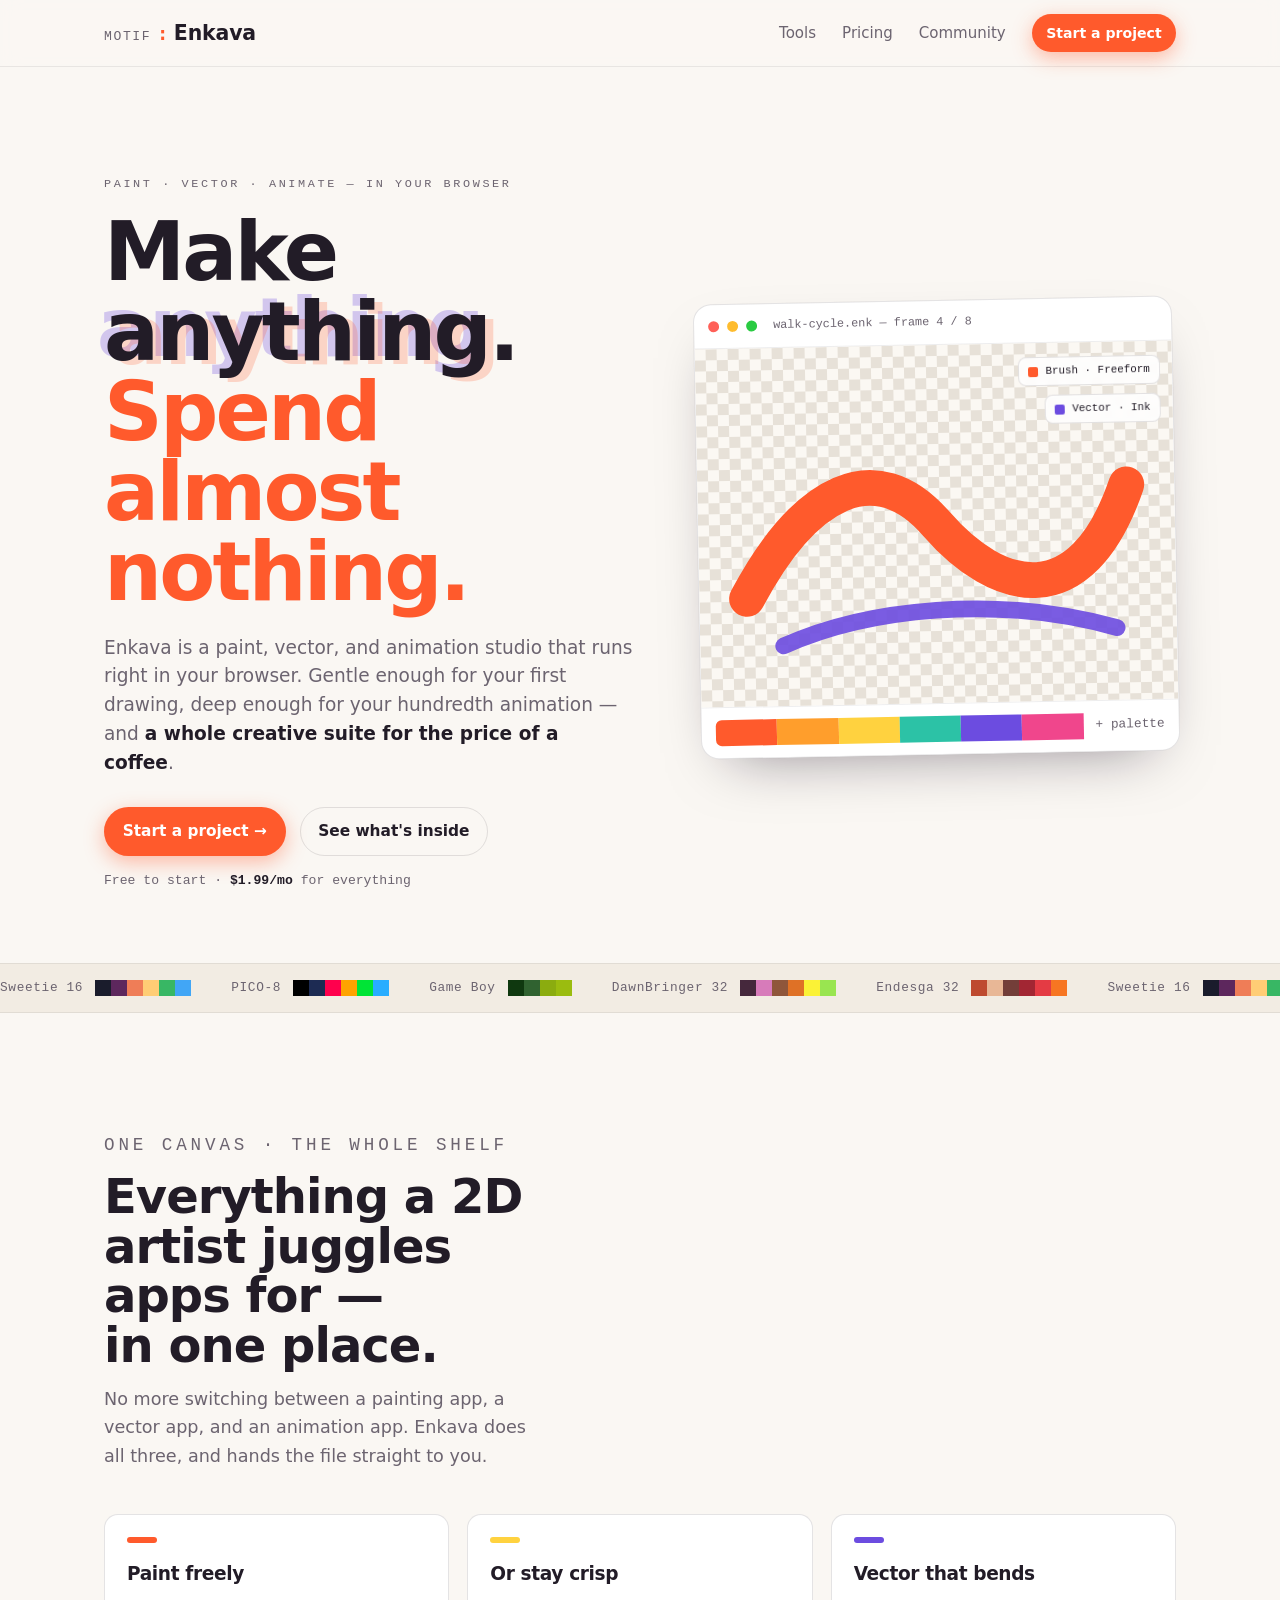
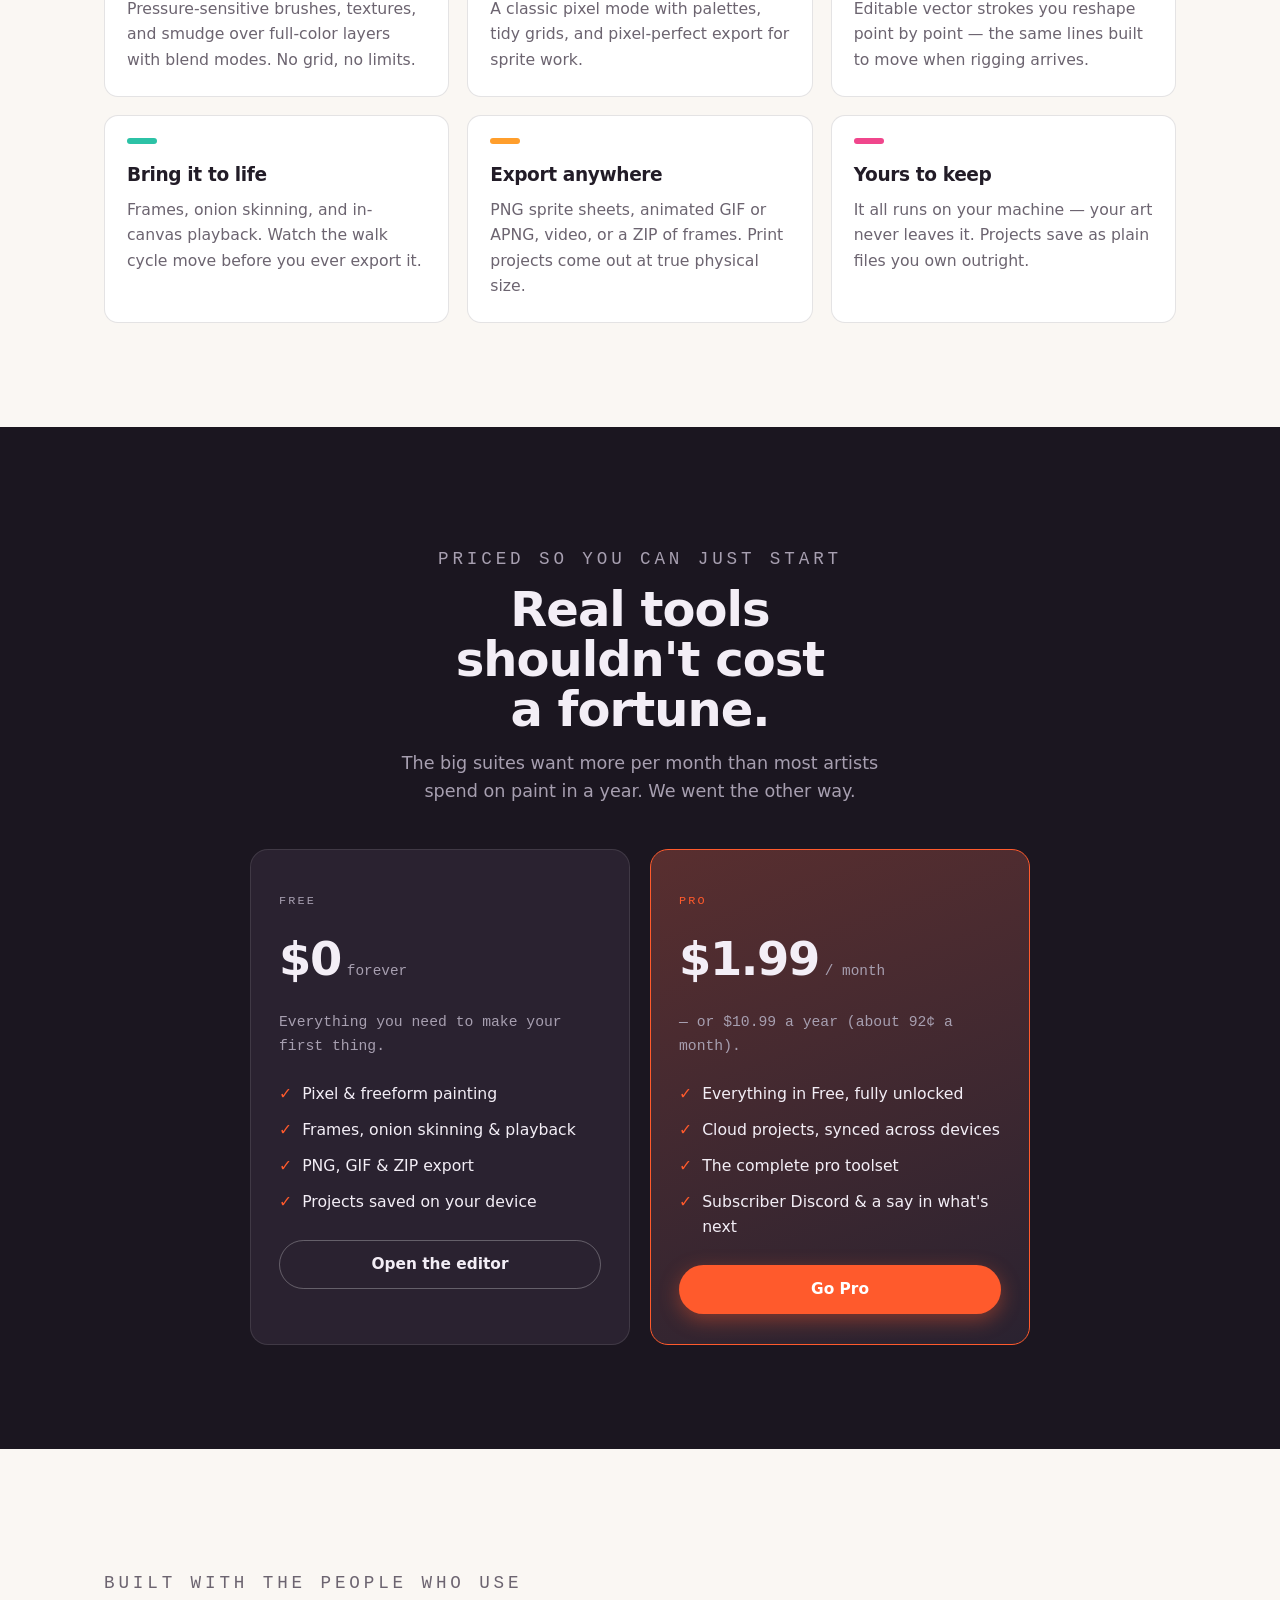
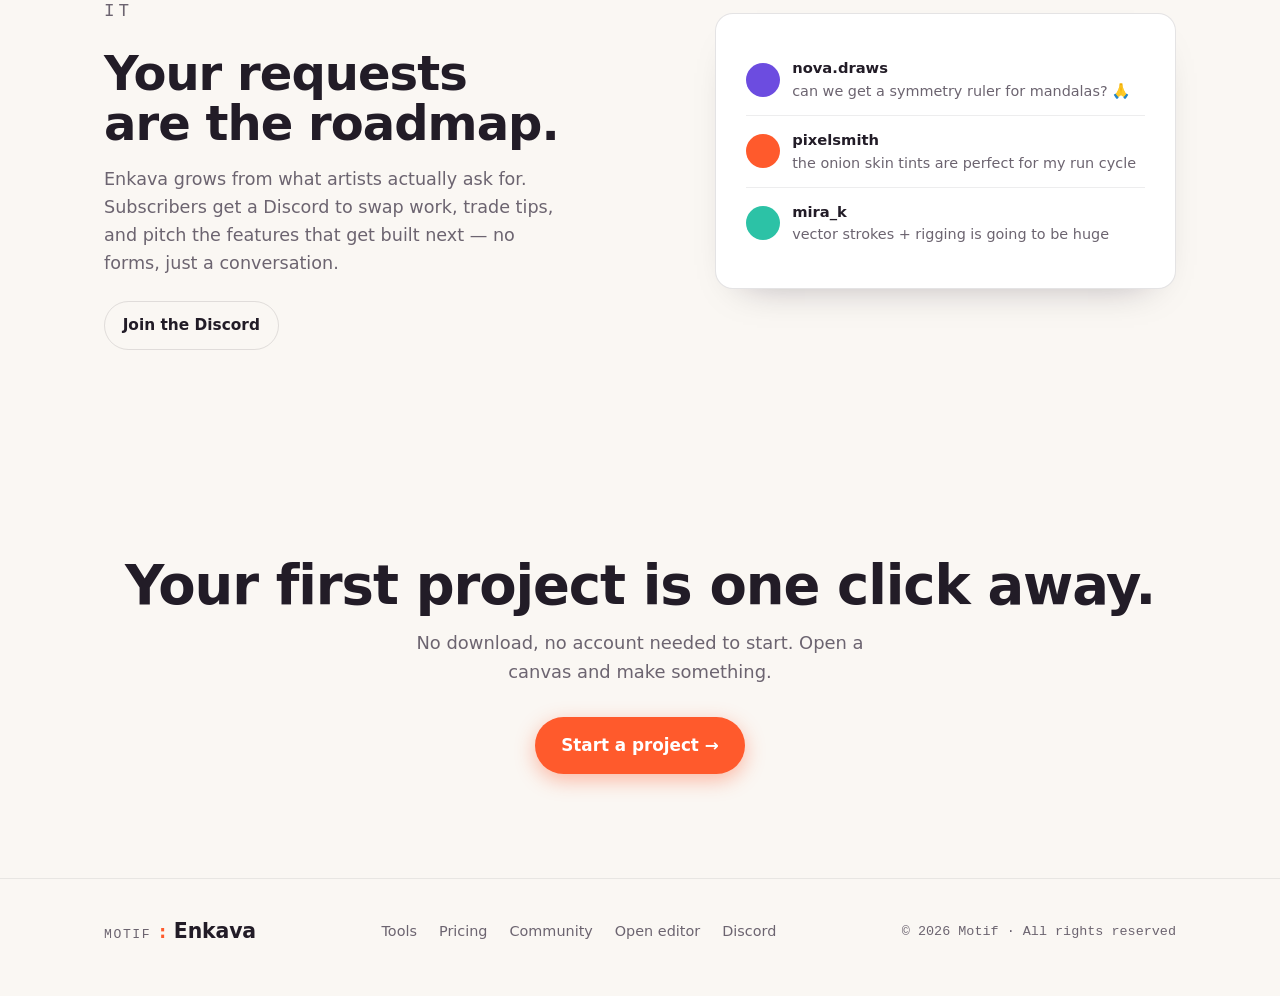
==== commit e66f68aa: "Enkava rebrand: landing page, in-app naming, topbar logo, README, LICENSE" ====
--- a/index.html
+++ b/index.html
@@ -3,317 +3,519 @@
 <head>
 <meta charset="utf-8">
 <meta name="viewport" content="width=device-width, initial-scale=1">
-<title>Sprite Sheet Maker</title>
-<!-- Inline SVG favicon (a tiny transparency checkerboard in the app's accent
-     color) — no extra file to deploy, and no 404 for /favicon.ico. -->
-<link rel="icon" href='data:image/svg+xml,<svg xmlns="http://www.w3.org/2000/svg" viewBox="0 0 16 16"><rect width="16" height="16" fill="%231f1f28"/><rect width="8" height="8" fill="%2341a6f6"/><rect x="8" y="8" width="8" height="8" fill="%2341a6f6"/></svg>'>
-<link rel="stylesheet" href="style.css">
+<title>Enkava — by Motif</title>
+<meta name="description" content="Enkava is an accessible, affordable 2D paint, vector & animation studio that runs right in your browser. Free to start, everything for $1.99/mo.">
+<!-- Inline SVG favicon: a white brush stroke on the brand persimmon. -->
+<link rel="icon" href="data:image/svg+xml,<svg xmlns='http://www.w3.org/2000/svg' viewBox='0 0 32 32'><rect width='32' height='32' rx='7' fill='%23FF5A2C'/><path d='M6 22 C12 10 20 10 26 20' stroke='white' stroke-width='4' fill='none' stroke-linecap='round'/></svg>">
+<style>
+  /* ============================================================
+     Enkava landing — design tokens
+     Neutrals are warm paper / plum-ink (picked, not defaulted).
+     Boldness lives in ONE accent (persimmon); the full pigment
+     set only appears where the product actually uses color — the
+     palette strip. Both themes are authored, not inverted.
+     ============================================================ */
+  :root {
+    --paper:      #FAF7F3;   /* warm paper ground            */
+    --paper-2:    #F2ECE3;   /* tinted band                  */
+    --card:       #FFFFFF;
+    --text:       #221C27;   /* plum-black body              */
+    --muted:      #6C6470;   /* warm-grey, biased to accent  */
+    --line:       rgba(34,28,39,.12);
+    --line-2:     rgba(34,28,39,.08);
+
+    --persimmon:  #FF5A2C;   /* the one bold accent          */
+    --persimmon-d:#E8451A;
+    --violet:     #6C4CE0;   /* secondary accent / links     */
+
+    /* pigment palette — used only in the swatch strip motif */
+    --pig-1:#FF5A2C; --pig-2:#FF9E2C; --pig-3:#FFD23F;
+    --pig-4:#2CC2A6; --pig-5:#6C4CE0; --pig-6:#F0468C;
+
+    --check:    #E7E1D8;     /* transparent-canvas checker   */
+    --check-bg: #FBF8F3;
+
+    --ink-band:   #1B1620;   /* dark pricing/CTA band        */
+    --ink-band-2: #2A2230;
+    --on-ink:     #F3EEF6;
+    --on-ink-mut: #A79FB0;
+
+    --font-display: system-ui, "Segoe UI", -apple-system, BlinkMacSystemFont, "Helvetica Neue", Arial, sans-serif;
+    --font-body:    system-ui, "Segoe UI", -apple-system, BlinkMacSystemFont, "Helvetica Neue", Arial, sans-serif;
+    --font-mono:    ui-monospace, "SFMono-Regular", "Cascadia Code", "Segoe UI Mono", Menlo, Consolas, monospace;
+
+    --wrap: 1120px;
+    --radius: 18px;
+  }
+
+  @media (prefers-color-scheme: dark) {
+    :root {
+      --paper:  #15111A; --paper-2: #1C1622; --card: #221B2A;
+      --text:   #F3EEF6; --muted:   #A79FB0;
+      --line:   rgba(255,255,255,.13); --line-2: rgba(255,255,255,.07);
+      --persimmon:#FF6E44; --persimmon-d:#FF8560; --violet:#9A82FF;
+      --check:#2A2330; --check-bg:#1E1826;
+      --ink-band:#0F0C13; --ink-band-2:#1C1622;
+    }
+  }
+  /* Viewer/OS theme toggle must win in both directions */
+  :root[data-theme="light"] {
+    --paper:#FAF7F3; --paper-2:#F2ECE3; --card:#FFFFFF;
+    --text:#221C27; --muted:#6C6470;
+    --line:rgba(34,28,39,.12); --line-2:rgba(34,28,39,.08);
+    --persimmon:#FF5A2C; --persimmon-d:#E8451A; --violet:#6C4CE0;
+    --check:#E7E1D8; --check-bg:#FBF8F3;
+    --ink-band:#1B1620; --ink-band-2:#2A2230;
+  }
+  :root[data-theme="dark"] {
+    --paper:#15111A; --paper-2:#1C1622; --card:#221B2A;
+    --text:#F3EEF6; --muted:#A79FB0;
+    --line:rgba(255,255,255,.13); --line-2:rgba(255,255,255,.07);
+    --persimmon:#FF6E44; --persimmon-d:#FF8560; --violet:#9A82FF;
+    --check:#2A2330; --check-bg:#1E1826;
+    --ink-band:#0F0C13; --ink-band-2:#1C1622;
+  }
+
+  * { box-sizing: border-box; }
+  html { scroll-behavior: smooth; }
+  body {
+    margin: 0;
+    background: var(--paper);
+    color: var(--text);
+    font-family: var(--font-body);
+    font-size: 17px;
+    line-height: 1.6;
+    -webkit-font-smoothing: antialiased;
+    overflow-x: hidden;
+  }
+  .wrap { width: 100%; max-width: var(--wrap); margin: 0 auto; padding: 0 24px; }
+  a { color: inherit; }
+  h1,h2,h3 { margin: 0; text-wrap: balance; letter-spacing: -0.02em; }
+
+  .eyebrow {
+    font-family: var(--font-mono);
+    font-size: .74rem;
+    letter-spacing: .22em;
+    text-transform: uppercase;
+    color: var(--muted);
+  }
+
+  /* ---------- header ---------- */
+  .site-head {
+    position: sticky; top: 0; z-index: 20;
+    backdrop-filter: saturate(1.4) blur(10px);
+    background: color-mix(in srgb, var(--paper) 82%, transparent);
+    border-bottom: 1px solid var(--line-2);
+  }
+  .head-row { display: flex; align-items: center; justify-content: space-between; height: 66px; gap: 20px; }
+  .brand { display: flex; align-items: baseline; gap: 8px; font-weight: 800; letter-spacing: -0.01em; text-decoration: none; }
+  .brand .co { font-family: var(--font-mono); font-weight: 500; font-size: .82rem; letter-spacing: .12em; color: var(--muted); text-transform: uppercase; }
+  .brand .colon { color: var(--persimmon); font-weight: 800; }
+  .brand .pr { font-size: 1.28rem; }
+  .nav { display: flex; align-items: center; gap: 26px; }
+  .nav a.navlink { font-size: .94rem; text-decoration: none; color: var(--muted); font-weight: 500; }
+  .nav a.navlink:hover { color: var(--text); }
+  @media (max-width: 760px) { .nav a.navlink { display: none; } }
+
+  .btn {
+    display: inline-flex; align-items: center; gap: .5em;
+    font-weight: 700; font-size: .96rem; text-decoration: none;
+    padding: .72em 1.15em; border-radius: 999px;
+    border: 1px solid transparent; cursor: pointer;
+    transition: transform .12s ease, box-shadow .2s ease, background .2s ease;
+  }
+  .btn-primary { background: var(--persimmon); color: #fff; box-shadow: 0 6px 20px color-mix(in srgb, var(--persimmon) 40%, transparent); }
+  .btn-primary:hover { background: var(--persimmon-d); transform: translateY(-2px); box-shadow: 0 10px 26px color-mix(in srgb, var(--persimmon) 48%, transparent); }
+  .btn-ghost { background: transparent; color: var(--text); border-color: var(--line); }
+  .btn-ghost:hover { border-color: var(--text); transform: translateY(-2px); }
+  .btn-sm { padding: .5em .95em; font-size: .88rem; }
+
+  /* ---------- hero ---------- */
+  .hero { padding: clamp(48px, 8vw, 96px) 0 clamp(40px, 6vw, 72px); }
+  .hero-grid { display: grid; grid-template-columns: 1.05fr .95fr; gap: clamp(32px, 5vw, 64px); align-items: center; }
+  @media (max-width: 920px) { .hero-grid { grid-template-columns: 1fr; } }
+
+  .hero h1 {
+    font-family: var(--font-display);
+    font-weight: 900;
+    font-size: clamp(2.7rem, 7.2vw, 5.1rem);
+    line-height: .98;
+    letter-spacing: -0.035em;
+    margin: 18px 0 0;
+  }
+  .hero h1 .line2 { color: var(--persimmon); }
+
+  /* onion-skin ghost — literally the animation feature, on type */
+  .ghost { position: relative; display: inline-block; }
+  .ghost::before, .ghost::after {
+    content: attr(data-word);
+    position: absolute; left: 0; top: 0;
+    pointer-events: none; z-index: -1;
+  }
+  .ghost::before { color: var(--violet);  opacity: .28; transform: translate(-.09em, -.05em); }
+  .ghost::after  { color: var(--persimmon); opacity: .22; transform: translate(.10em, .05em); }
+  @media (prefers-reduced-motion: no-preference) {
+    .ghost::before { animation: onion-a 5.5s ease-in-out infinite; }
+    .ghost::after  { animation: onion-b 5.5s ease-in-out infinite; }
+  }
+  @keyframes onion-a { 0%,100%{ transform: translate(-.09em,-.05em);} 50%{ transform: translate(-.14em,-.08em);} }
+  @keyframes onion-b { 0%,100%{ transform: translate(.10em,.05em);} 50%{ transform: translate(.15em,.09em);} }
+
+  .lede { color: var(--muted); font-size: 1.16rem; line-height: 1.55; max-width: 46ch; margin: 22px 0 0; }
+  .lede strong { color: var(--text); font-weight: 700; }
+  .hero-cta { display: flex; flex-wrap: wrap; gap: 14px; margin-top: 30px; align-items: center; }
+  .price-note { font-family: var(--font-mono); font-size: .82rem; color: var(--muted); }
+  .price-note b { color: var(--text); }
+
+  /* ---------- canvas demo ---------- */
+  .demo {
+    background: var(--card);
+    border: 1px solid var(--line);
+    border-radius: var(--radius);
+    box-shadow: 0 24px 60px -30px rgba(20,10,30,.5);
+    overflow: hidden;
+    transform: rotate(-1.1deg);
+    transition: transform .3s ease;
+  }
+  .demo:hover { transform: rotate(0deg); }
+  .demo-bar { display: flex; align-items: center; gap: 8px; padding: 12px 14px; border-bottom: 1px solid var(--line-2); }
+  .dot { width: 11px; height: 11px; border-radius: 50%; }
+  .demo-title { margin-left: 8px; font-family: var(--font-mono); font-size: .74rem; color: var(--muted); }
+  .stage {
+    position: relative; aspect-ratio: 4 / 3;
+    background-color: var(--check-bg);
+    background-image:
+      conic-gradient(var(--check) 25%, transparent 0 50%, var(--check) 0 75%, transparent 0);
+    background-size: 22px 22px;
+  }
+  .stage svg { position: absolute; inset: 0; width: 100%; height: 100%; }
+  .stroke-path { fill: none; stroke-linecap: round; stroke-linejoin: round; }
+  @media (prefers-reduced-motion: no-preference) {
+    .stroke-path { stroke-dasharray: 1400; stroke-dashoffset: 1400; animation: paint 1.9s cubic-bezier(.5,.05,.2,1) .35s forwards; }
+    .stroke-path.p2 { animation-delay: 1.0s; animation-duration: 1.6s; }
+  }
+  @keyframes paint { to { stroke-dashoffset: 0; } }
+  .layer-chip {
+    position: absolute; right: 12px;
+    display: flex; align-items: center; gap: 7px;
+    background: color-mix(in srgb, var(--card) 88%, transparent);
+    border: 1px solid var(--line); border-radius: 8px;
+    padding: 5px 9px; font-family: var(--font-mono); font-size: .68rem; color: var(--text);
+    backdrop-filter: blur(4px);
+  }
+  .layer-chip .sq { width: 10px; height: 10px; border-radius: 2px; }
+  .demo-palette { display: flex; align-items: center; gap: 0; padding: 12px 14px; border-top: 1px solid var(--line-2); }
+  .demo-palette .sw { flex: 1; height: 26px; }
+  .demo-palette .sw:first-child { border-radius: 6px 0 0 6px; }
+  .demo-palette .sw:last-child { border-radius: 0 6px 6px 0; }
+  .demo-palette .plus { font-family: var(--font-mono); color: var(--muted); font-size: .8rem; margin-left: 12px; }
+
+  /* ---------- palette marquee ---------- */
+  .marquee { border-top: 1px solid var(--line-2); border-bottom: 1px solid var(--line-2); background: var(--paper-2); overflow: hidden; }
+  .marquee-track { display: flex; gap: 40px; width: max-content; padding: 14px 0; }
+  @media (prefers-reduced-motion: no-preference) { .marquee-track { animation: slide 34s linear infinite; } }
+  @keyframes slide { to { transform: translateX(-50%); } }
+  .pal { display: inline-flex; align-items: center; gap: 12px; white-space: nowrap; }
+  .pal .name { font-family: var(--font-mono); font-size: .8rem; letter-spacing: .05em; color: var(--muted); }
+  .pal .chips { display: inline-flex; }
+  .pal .chips i { width: 16px; height: 16px; display: block; }
+
+  /* ---------- section scaffold ---------- */
+  section.band { padding: clamp(56px, 9vw, 104px) 0; }
+  .sec-head { max-width: 40ch; margin-bottom: 44px; }
+  .sec-head h2 { font-family: var(--font-display); font-weight: 850; font-size: clamp(1.9rem, 4.2vw, 3rem); line-height: 1.04; margin-top: 12px; }
+  .sec-head p { color: var(--muted); font-size: 1.1rem; margin: 14px 0 0; }
+
+  /* ---------- feature grid ---------- */
+  .features { display: grid; grid-template-columns: repeat(3, 1fr); gap: 18px; }
+  @media (max-width: 880px) { .features { grid-template-columns: 1fr 1fr; } }
+  @media (max-width: 560px) { .features { grid-template-columns: 1fr; } }
+  .feat {
+    background: var(--card); border: 1px solid var(--line);
+    border-radius: 14px; padding: 22px 22px 24px;
+    transition: transform .16s ease, border-color .16s ease;
+  }
+  .feat:hover { transform: translateY(-3px); border-color: color-mix(in srgb, var(--persimmon) 55%, var(--line)); }
+  .feat .tag { width: 30px; height: 6px; border-radius: 3px; display: block; margin-bottom: 16px; }
+  .feat h3 { font-size: 1.16rem; font-weight: 800; }
+  .feat p { color: var(--muted); font-size: .98rem; margin: 8px 0 0; }
+
+  /* ---------- pricing (dark band) ---------- */
+  .pricing-band { background: var(--ink-band); color: var(--on-ink); }
+  .pricing-band .eyebrow, .pricing-band .sec-head p { color: var(--on-ink-mut); }
+  .pricing-band .sec-head { margin-left: auto; margin-right: auto; text-align: center; max-width: 46ch; }
+  .plans { display: grid; grid-template-columns: 1fr 1fr; gap: 20px; max-width: 780px; margin: 0 auto; }
+  @media (max-width: 680px) { .plans { grid-template-columns: 1fr; } }
+  .plan { border-radius: var(--radius); padding: 30px 28px; background: var(--ink-band-2); border: 1px solid rgba(255,255,255,.1); }
+  .plan.pro { background: linear-gradient(160deg, color-mix(in srgb, var(--persimmon) 22%, var(--ink-band-2)), var(--ink-band-2)); border-color: var(--persimmon); position: relative; }
+  .plan .kicker { font-family: var(--font-mono); font-size: .74rem; letter-spacing: .18em; text-transform: uppercase; color: var(--on-ink-mut); }
+  .plan.pro .kicker { color: var(--persimmon); }
+  .plan .price { font-family: var(--font-display); font-weight: 900; font-size: 2.9rem; letter-spacing: -0.03em; margin: 10px 0 2px; display: flex; align-items: baseline; gap: 6px; }
+  .plan .price span { font-family: var(--font-mono); font-size: .9rem; font-weight: 500; color: var(--on-ink-mut); letter-spacing: 0; }
+  .plan .sub { color: var(--on-ink-mut); font-size: .92rem; font-family: var(--font-mono); }
+  .plan ul { list-style: none; padding: 0; margin: 22px 0 26px; display: flex; flex-direction: column; gap: 11px; }
+  .plan li { display: flex; gap: 10px; font-size: .98rem; align-items: flex-start; }
+  .plan li .mk { color: var(--persimmon); font-weight: 800; flex: none; }
+  .plan .btn { width: 100%; justify-content: center; }
+  .plan.free .btn { background: transparent; color: var(--on-ink); border-color: rgba(255,255,255,.28); }
+  .plan.free .btn:hover { border-color: var(--on-ink); }
+
+  /* ---------- community ---------- */
+  .community .wrap { display: grid; grid-template-columns: 1.1fr .9fr; gap: 48px; align-items: center; }
+  @media (max-width: 820px) { .community .wrap { grid-template-columns: 1fr; } }
+  .comm-copy h2 { font-family: var(--font-display); font-weight: 850; font-size: clamp(1.9rem, 4.2vw, 3rem); line-height: 1.04; margin-top: 12px; }
+  .comm-copy p { color: var(--muted); font-size: 1.1rem; margin: 16px 0 24px; max-width: 42ch; }
+  .comm-card {
+    background: var(--card); border: 1px solid var(--line); border-radius: var(--radius);
+    padding: 30px; box-shadow: 0 18px 40px -28px rgba(20,10,30,.4);
+  }
+  .comm-card .row { display: flex; gap: 12px; align-items: center; padding: 12px 0; border-bottom: 1px solid var(--line-2); }
+  .comm-card .row:last-child { border-bottom: 0; }
+  .avatar { width: 34px; height: 34px; border-radius: 50%; flex: none; }
+  .comm-card .who { font-weight: 700; font-size: .92rem; }
+  .comm-card .msg { color: var(--muted); font-size: .9rem; }
+
+  /* ---------- final CTA ---------- */
+  .final { text-align: center; }
+  .final h2 { font-family: var(--font-display); font-weight: 900; font-size: clamp(2rem, 5vw, 3.4rem); line-height: 1.02; }
+  .final p { color: var(--muted); font-size: 1.12rem; margin: 16px auto 30px; max-width: 40ch; }
+
+  /* ---------- footer ---------- */
+  footer { border-top: 1px solid var(--line-2); padding: 36px 0 48px; }
+  .foot-row { display: flex; justify-content: space-between; align-items: center; gap: 20px; flex-wrap: wrap; }
+  .foot-row .fine { color: var(--muted); font-size: .84rem; font-family: var(--font-mono); }
+  .foot-links { display: flex; gap: 22px; flex-wrap: wrap; }
+  .foot-links a { color: var(--muted); text-decoration: none; font-size: .9rem; }
+  .foot-links a:hover { color: var(--text); }
+
+  a:focus-visible, .btn:focus-visible { outline: 3px solid var(--violet); outline-offset: 3px; border-radius: 6px; }
+
+  @media (prefers-reduced-motion: reduce) {
+    * { animation: none !important; transition: none !important; }
+    html { scroll-behavior: auto; }
+    .stroke-path { stroke-dashoffset: 0 !important; }
+  }
+</style>
 </head>
-<body>
-<header id="topbar">
-  <h1>Sprite Sheet Maker</h1>
-  <div class="group" id="file-wrap">
-    <button id="btn-file" title="New, save, and load projects">File &#9662;</button>
-    <div id="file-menu" hidden>
-      <div class="menu-row" id="mode-row" title="Locked once the project is created. Pixel art: grid, palette, chunky pixels. Freeform: smooth painting. Print: freeform sized for paper, with CMYK feedback">
-        <label><input type="radio" id="mode-pixel" name="new-mode" checked> Pixel art</label>
-        <label><input type="radio" id="mode-free" name="new-mode"> Freeform</label>
-        <label><input type="radio" id="mode-print" name="new-mode"> Print</label>
-      </div>
-      <div class="menu-row" id="print-dpi-row" hidden>
-        <label title="Print resolution — 300 DPI is the photo-print standard">DPI
-          <select id="sel-print-dpi">
-            <option value="150">150</option>
-            <option value="300" selected>300</option>
-            <option value="600">600</option>
-          </select>
-        </label>
-      </div>
-      <select id="sel-preset" title="Common canvas sizes — picking one fills in W and H">
-        <option value="">Size preset&hellip;</option>
-        <optgroup label="Sprites &amp; tiles">
-          <option value="8x8">8 × 8 — tiny sprite / tile</option>
-          <option value="16x16">16 × 16 — classic sprite</option>
-          <option value="32x32">32 × 32 — standard sprite</option>
-          <option value="64x64">64 × 64 — large sprite</option>
-          <option value="128x128">128 × 128 — XL sprite / portrait</option>
-        </optgroup>
-        <optgroup label="Retro screens">
-          <option value="160x144">160 × 144 — Game Boy</option>
-          <option value="240x160">240 × 160 — Game Boy Advance</option>
-          <option value="256x224">256 × 224 — SNES</option>
-          <option value="256x240">256 × 240 — NES</option>
-          <option value="320x240">320 × 240 — QVGA / early PC</option>
-        </optgroup>
-        <optgroup label="Modern &amp; HD">
-          <option value="320x180">320 × 180 — 16:9 pixel-art scene</option>
-          <option value="640x360">640 × 360 — 16:9 scene, large</option>
-          <option value="1280x720">1280 × 720 — HD</option>
-          <option value="1920x1080">1920 × 1080 — Full HD</option>
-          <option value="3840x2160">3840 × 2160 — 4K</option>
-          <option value="7680x4320">7680 × 4320 — 8K (max)</option>
-        </optgroup>
-      </select>
-      <div class="menu-row">
-        <label>W <input id="inp-w" type="number" min="1" max="7680" value="32"></label>
-        <label>H <input id="inp-h" type="number" min="1" max="4320" value="32"></label>
-        <button id="btn-new">New</button>
-      </div>
-      <hr>
-      <button id="btn-save" class="menu-item" title="Save project as a JSON file (Ctrl+S)">Save project</button>
-      <button id="btn-load" class="menu-item" title="Load a saved project, or import a PNG/JPEG to work from — the image becomes a new project in the mode picked above">Load / import image&hellip;</button>
-      <hr>
-      <div class="menu-row">
-        <button id="btn-export" class="menu-item" title="All frames as one PNG sprite sheet">Export sheet (PNG)</button>
-        <label title="Sheet layout: columns per row (0 = all frames in one strip)">Cols <input id="inp-cols" type="number" min="0" max="99" value="0"></label>
-      </div>
-      <button id="btn-export-gif" class="menu-item" title="Animated GIF at the preview FPS — plays anywhere, but caps at 256 colors with hard transparency (smooth freeform art will band; APNG is the lossless option)">Export GIF</button>
-      <button id="btn-export-apng" class="menu-item" title="Animated PNG at the preview FPS — lossless, keeps transparency">Export APNG</button>
-      <button id="btn-export-video" class="menu-item" title="Record to MP4 or WebM (whichever this browser encodes); transparency becomes dark gray">Export video</button>
-      <button id="btn-export-zip" class="menu-item" title="Each frame as its own PNG, zipped — for video editors and game engines">Export frames (ZIP)</button>
-      <input id="inp-file" type="file" accept=".json,application/json,image/png,image/jpeg" hidden>
-    </div>
-  </div>
-  <div class="group" id="toggles-wrap">
-    <button id="btn-toggles" title="Show or hide parts of the workspace">Toggles &#9662;</button>
-    <div id="toggles-menu" hidden>
-      <label title="The tool, brush &amp; color panel on the left"><input type="checkbox" id="chk-show-tools" checked> Tool panel</label>
-      <label title="The floating layers panel"><input type="checkbox" id="chk-show-layers" checked> Layers panel</label>
-      <label title="The frame strip along the bottom"><input type="checkbox" id="chk-show-anim" checked> Animation panel</label>
-      <label title="Small always-playing preview in a floating panel — the main canvas plays too"><input type="checkbox" id="chk-preview"> Preview popup</label>
-      <hr>
-      <label title="Ghost of the previous frame under the canvas (O)"><input type="checkbox" id="chk-onion-prev" checked> Ghost previous frame</label>
-      <label title="Ghost of the next frame too"><input type="checkbox" id="chk-onion-next"> Ghost next frame</label>
-      <button id="btn-onion-cfg" class="menu-item" title="Onion skin settings — how many frames to ghost, their opacity, and the prev/next tint colors">Onion settings&hellip;</button>
-      <label title="Crosshair guides through the canvas center (X)"><input type="checkbox" id="chk-origin" checked> Origin crosshair</label>
-      <label id="proof-row" title="Preview the canvas through a process-ink (CMYK) simulation — approximately how it will look printed"><input type="checkbox" id="chk-proof"> Print proof</label>
-      <hr>
-      <label title="Ruler along the top edge — the button at its corner switches px / inches / cm"><input type="checkbox" id="chk-ruler-top"> Top ruler</label>
-      <label title="Ruler along the bottom edge"><input type="checkbox" id="chk-ruler-bottom"> Bottom ruler</label>
-      <label title="Ruler along the left edge"><input type="checkbox" id="chk-ruler-left"> Left ruler</label>
-      <label title="Ruler along the right edge"><input type="checkbox" id="chk-ruler-right"> Right ruler</label>
-    </div>
-  </div>
-  <div class="group">
-    <button id="btn-undo" title="Undo (Ctrl+Z)" disabled>&#8617; Undo</button>
-    <button id="btn-redo" title="Redo (Ctrl+Y)" disabled>&#8618; Redo</button>
-  </div>
-  <div class="group">
-    <button id="btn-zoom-out" title="Zoom out (-)">&minus;</button>
-    <span id="zoom-label">16&times;</span>
-    <button id="btn-zoom-in" title="Zoom in (+)">+</button>
-    <button id="btn-fit" title="Fit canvas to view (0)">Fit</button>
+<body id="top">
+
+<header class="site-head">
+  <div class="wrap head-row">
+    <a class="brand" href="#top" aria-label="Motif : Enkava home">
+      <span class="co">Motif</span><span class="colon">:</span><span class="pr">Enkava</span>
+    </a>
+    <nav class="nav" aria-label="Primary">
+      <a class="navlink" href="#tools">Tools</a>
+      <a class="navlink" href="#pricing">Pricing</a>
+      <a class="navlink" href="#community">Community</a>
+      <a class="btn btn-primary btn-sm" href="app.html">Start a project</a>
+    </nav>
   </div>
 </header>
+
 <main>
-  <aside id="toolbar">
-    <button class="tool active" data-tool="brush" title="Brush (B)"><span class="icon">&#9998;</span> Brush</button>
-    <button class="tool" data-tool="eraser" title="Eraser (E)"><span class="icon">&#9003;</span> Eraser</button>
-    <button class="tool" data-tool="smudge" title="Smudge (U) — drags the colors already on the layer; the Strength slider sets how far they carry"><span class="icon">&#9757;</span> Smudge</button>
-    <button class="tool" data-tool="fill" title="Fill bucket (G)"><span class="icon">&#9639;</span> Fill</button>
-    <button class="tool" data-tool="eyedropper" title="Eyedropper (I)"><span class="icon">&#128167;</span> Pick</button>
-    <button class="tool" data-tool="select" title="Select a rectangle (S) — drag inside it to move; Ctrl+C/X/V copy/cut/paste onto any frame or layer"><span class="icon">&#9633;</span> Select</button>
-    <button class="tool" data-tool="pan" title="Drag the canvas around (H — or hold Space or Enter with any tool)"><span class="icon">&#9995;</span> Pan</button>
-    <hr>
-    <div id="brush-box" title="Brush &amp; eraser size — [ and ] to adjust">
-      <button id="btn-brush-lib" title="Open the brush library — pick a texture brush or import your own tip image">Brush: Round &#9662;</button>
-      <div id="brush-row">
-        <span>Size <input id="size-num" class="num" type="number" min="1" max="256" value="1"></span>
-        <span id="brush-shapes">
-          <button id="shape-square" class="shape active" title="Square tip">&#9632;</button>
-          <button id="shape-circle" class="shape" title="Round tip">&#9679;</button>
-        </span>
-      </div>
-      <input id="inp-brush-size" type="range" min="1" max="64" value="1">
-      <div class="brush-sub free-only" id="opacity-box" title="Stroke opacity — one stroke never builds up past this">
-        <span>Opacity <input id="opacity-num" class="num" type="number" min="1" max="100" value="100">%</span>
-        <input id="inp-brush-opacity" type="range" min="1" max="100" value="100">
-      </div>
-      <div class="brush-sub free-only" id="strength-box" hidden title="Smudge strength — how far color drags along the stroke; low is a gentle blur, high pulls a long smear">
-        <span>Strength <input id="strength-num" class="num" type="number" min="1" max="100" value="50">%</span>
-        <input id="inp-smudge-strength" type="range" min="1" max="100" value="50">
-      </div>
-      <div class="brush-sub free-only" id="hardness-box" title="Tip edge: 100% = hard round, low = soft airbrush (round brush only)">
-        <span>Hardness <input id="hardness-num" class="num" type="number" min="0" max="100" value="80">%</span>
-        <input id="inp-brush-hardness" type="range" min="0" max="100" value="80">
-      </div>
-      <div class="brush-sub free-only" title="Fill tolerance — how far a color may differ from the clicked one and still be filled over (raise it to flow past soft edges)">
-        <span>Fill tolerance <input id="tolerance-num" class="num" type="number" min="0" max="100" value="12">%</span>
-        <input id="inp-fill-tol" type="range" min="0" max="100" value="12">
-      </div>
-    </div>
-    <hr>
-    <label id="color-well" title="Current color">
-      <input id="inp-color" type="color" value="#1a1c2c">
-    </label>
-    <div id="cmyk-readout"></div>
-    <div id="palette" title="Left-click: select · Double-click: edit · Drag: reorder · Right-click: remove"></div>
-    <!-- Invisible picker for editing a swatch in place (double-click). It sits
-         here so the native popup opens next to the strip it's editing. -->
-    <input id="inp-swatch-edit" type="color" tabindex="-1" aria-hidden="true">
-    <button id="btn-palette-lib" title="Open the palette library — switch, save, and import color palettes">Palettes &#9662;</button>
-  </aside>
-  <div id="canvas-wrap">
-    <canvas id="view"></canvas>
-    <button id="ruler-unit-left" class="ruler-unit" hidden title="Left ruler units — click to cycle px / inches / cm">px</button>
-    <button id="ruler-unit-top" class="ruler-unit" hidden title="Top ruler units — click to cycle px / inches / cm">px</button>
-    <button id="ruler-unit-right" class="ruler-unit" hidden title="Right ruler units — click to cycle px / inches / cm">px</button>
-    <button id="ruler-unit-bottom" class="ruler-unit" hidden title="Bottom ruler units — click to cycle px / inches / cm">px</button>
-    <div id="select-bar" hidden>
-      <span id="sel-dims">
-        <label title="Selection width in art pixels — type a value to set it exactly (resizes about the center)">W <input id="inp-sel-w" class="num" type="number" min="1" step="0.1"></label>
-        <label title="Selection height in art pixels — type a value to set it exactly (resizes about the center)">H <input id="inp-sel-h" class="num" type="number" min="1" step="0.1"></label>
-        <label title="Rotation in degrees — updates live while the knob turns; type a value to set it exactly">&#8736; <input id="inp-sel-angle" class="num" type="number" step="1">&deg;</label>
-      </span>
-      <button id="btn-sel-rotl" title="Rotate 90&deg; counter-clockwise">&#8634;</button>
-      <button id="btn-sel-rotr" title="Rotate 90&deg; clockwise">&#8635;</button>
-      <button id="btn-sel-fliph" title="Flip horizontally">&#8596;</button>
-      <button id="btn-sel-flipv" title="Flip vertically">&#8597;</button>
-      <button id="btn-sel-copy" title="Copy (Ctrl+C)">Copy</button>
-      <button id="btn-sel-cut" title="Cut (Ctrl+X)">Cut</button>
-      <button id="btn-sel-del" title="Clear the selected pixels (Del)">Clear</button>
-      <button id="btn-sel-commit" title="Place the floating selection (Enter, or click outside it)">&#10003;</button>
-      <button id="btn-sel-cancel" title="Cancel / deselect (Esc or right-click)">&#10005;</button>
-    </div>
-    <div id="brush-panel" hidden>
-      <div id="brush-head">
-        <span>Brushes</span>
-        <button id="btn-brush-import" title="Import a PNG or JPEG as a brush tip — white/opaque paints, black/transparent doesn't">+</button>
-        <button id="btn-brush-close" title="Close the brush library">&#10005;</button>
-      </div>
-      <div id="brush-tabs">
-        <button id="tab-bitmap" class="active" title="Bitmap brushes paint pixels">Bitmap</button>
-        <button id="tab-vector" title="Vector pens record editable strokes on vector layers">Vector</button>
-      </div>
-      <div id="brush-list"></div>
-      <input id="inp-brush-file" type="file" accept="image/png,image/jpeg" hidden>
-    </div>
-    <div id="palette-panel" hidden>
-      <div id="palette-head">
-        <span>Palettes</span>
-        <button id="btn-pal-import" title="Import a palette file — Lospec .hex (one hex color per line) or GIMP .gpl">+</button>
-        <button id="btn-pal-close" title="Close the palette library">&#10005;</button>
-      </div>
-      <div id="palette-list"></div>
-      <div id="palette-foot">
-        <button id="btn-pal-new" title="Start a new palette, seeded with the current color">+ New</button>
-        <button id="btn-pal-save" title="Save the current swatch strip as a new palette">Save as&#8230;</button>
-        <button id="btn-pal-export" title="Download the current strip as a Lospec .hex file">Export</button>
-      </div>
-      <input id="inp-pal-file" type="file" accept=".hex,.gpl,.txt,text/plain" hidden>
-    </div>
-    <div id="preview-panel" hidden>
-      <div id="preview-head">
-        <span>Preview</span>
-        <button id="btn-preview-close" title="Close the preview panel">&#10005;</button>
-      </div>
-      <canvas id="preview"></canvas>
-    </div>
-    <div id="onion-panel" hidden>
-      <div class="onion-row" title="How many neighboring frames to ghost in each direction — farther frames fade progressively">
-        <span>Frames <input id="onion-frames-num" class="num" type="number" min="1" max="8" value="1"></span>
-        <input id="inp-onion-frames" type="range" min="1" max="8" value="1">
-      </div>
-      <div class="onion-row" title="How visible the nearest ghost is — farther frames fade down from here">
-        <span>Opacity <input id="onion-opacity-num" class="num" type="number" min="5" max="100" value="45">%</span>
-        <input id="inp-onion-opacity" type="range" min="5" max="100" value="45">
-      </div>
-      <div id="onion-colors">
-        <label title="Tint for frames BEFORE the current one">Prev <input id="inp-onion-prev-color" type="color" value="#ff5a5a"></label>
-        <label title="Tint for frames AFTER the current one">Next <input id="inp-onion-next-color" type="color" value="#5aaaff"></label>
-      </div>
-    </div>
-    <div id="layers-panel">
-      <div id="layers-head">
-        <span>Layers</span>
-        <button id="btn-layers-collapse" title="Collapse / expand the panel">&#9662;</button>
-        <button id="btn-layer-add" title="Add a layer above the current one">+</button>
-      </div>
-      <div id="layers"></div>
-      <div id="layer-adjust">
-        <label title="This layer's opacity — how strongly it shows over the layers below (all frames)">Opacity
-          <input id="inp-layer-opacity" type="range" min="0" max="100" value="100">
-          <input id="layer-opacity-num" class="num" type="number" min="0" max="100" value="100">%
-        </label>
-        <div id="layer-adjust-row">
-          <select id="sel-layer-blend" title="Blend mode — how this layer's colors mix with the layers below">
-            <option value="normal">Normal</option>
-            <option value="multiply">Multiply</option>
-            <option value="screen">Screen</option>
-            <option value="overlay">Overlay</option>
-          </select>
-          <button id="btn-layer-lock" title="Alpha lock — paint only lands where this layer already has pixels; transparency can't change">&#128274;</button>
-        </div>
-      </div>
-      <div class="layer-controls">
-        <button id="btn-layer-dup" title="Duplicate the current layer">&#10697;</button>
-        <button id="btn-layer-del" title="Delete the current layer from every frame">&#128465;</button>
-        <button id="btn-layer-up" title="Move the current layer up">&#9650;</button>
-        <button id="btn-layer-down" title="Move the current layer down">&#9660;</button>
-        <button id="btn-layer-raster" title="Rasterize this vector layer — strokes become plain pixels on every frame (one-way; can't be undone)">&#9998;&#8594;&#9638;</button>
-      </div>
+  <!-- ============ HERO ============ -->
+  <section class="hero">
+    <div class="wrap hero-grid">
+      <div class="hero-copy">
+        <p class="eyebrow">Paint · Vector · Animate — in your browser</p>
+        <h1>
+          Make <span class="ghost" data-word="anything">anything</span>.<br>
+          <span class="line2">Spend almost nothing.</span>
+        </h1>
+        <p class="lede">
+          Enkava is a paint, vector, and animation studio that runs right in your browser.
+          Gentle enough for your first drawing, deep enough for your hundredth animation —
+          and <strong>a whole creative suite for the price of a coffee</strong>.
+        </p>
+        <div class="hero-cta">
+          <a class="btn btn-primary" href="app.html">Start a project →</a>
+          <a class="btn btn-ghost" href="#tools">See what's inside</a>
+          <span class="price-note">Free to start · <b>$1.99/mo</b> for everything</span>
+        </div>
+      </div>
+
+      <!-- product window: checkerboard canvas + painted stroke + palette -->
+      <div class="demo" aria-hidden="true">
+        <div class="demo-bar">
+          <span class="dot" style="background:#FF6058"></span>
+          <span class="dot" style="background:#FEBC2E"></span>
+          <span class="dot" style="background:#2ACB42"></span>
+          <span class="demo-title">walk-cycle.enk — frame 4 / 8</span>
+        </div>
+        <div class="stage">
+          <svg viewBox="0 0 400 300" preserveAspectRatio="xMidYMid meet">
+            <path class="stroke-path" d="M40 210 C 90 120, 150 90, 200 150 S 320 230, 360 120"
+                  stroke="var(--persimmon)" stroke-width="30"></path>
+            <path class="stroke-path p2" d="M70 250 C 140 220, 250 210, 350 240"
+                  stroke="var(--violet)" stroke-width="14" opacity="0.9"></path>
+          </svg>
+          <div class="layer-chip" style="top:14px"><span class="sq" style="background:var(--persimmon)"></span>Brush · Freeform</div>
+          <div class="layer-chip" style="top:52px"><span class="sq" style="background:var(--violet)"></span>Vector · Ink</div>
+        </div>
+        <div class="demo-palette">
+          <span class="sw" style="background:var(--pig-1)"></span>
+          <span class="sw" style="background:var(--pig-2)"></span>
+          <span class="sw" style="background:var(--pig-3)"></span>
+          <span class="sw" style="background:var(--pig-4)"></span>
+          <span class="sw" style="background:var(--pig-5)"></span>
+          <span class="sw" style="background:var(--pig-6)"></span>
+          <span class="plus">+ palette</span>
+        </div>
+      </div>
+    </div>
+  </section>
+
+  <!-- ============ PALETTE MARQUEE ============ -->
+  <div class="marquee" aria-hidden="true">
+    <div class="marquee-track">
+      <!-- duplicated once for a seamless -50% loop -->
+      <span class="pal"><span class="name">Sweetie 16</span><span class="chips"><i style="background:#1a1c2c"></i><i style="background:#5d275d"></i><i style="background:#ef7d57"></i><i style="background:#ffcd75"></i><i style="background:#38b764"></i><i style="background:#41a6f6"></i></span></span>
+      <span class="pal"><span class="name">PICO-8</span><span class="chips"><i style="background:#000000"></i><i style="background:#1d2b53"></i><i style="background:#ff004d"></i><i style="background:#ffa300"></i><i style="background:#00e436"></i><i style="background:#29adff"></i></span></span>
+      <span class="pal"><span class="name">Game Boy</span><span class="chips"><i style="background:#0f380f"></i><i style="background:#306230"></i><i style="background:#8bac0f"></i><i style="background:#9bbc0f"></i></span></span>
+      <span class="pal"><span class="name">DawnBringer 32</span><span class="chips"><i style="background:#45283c"></i><i style="background:#d77bba"></i><i style="background:#8f563b"></i><i style="background:#df7126"></i><i style="background:#fbf236"></i><i style="background:#99e550"></i></span></span>
+      <span class="pal"><span class="name">Endesga 32</span><span class="chips"><i style="background:#be4a2f"></i><i style="background:#e8b796"></i><i style="background:#733e39"></i><i style="background:#a22633"></i><i style="background:#e43b44"></i><i style="background:#f77622"></i></span></span>
+      <span class="pal"><span class="name">Sweetie 16</span><span class="chips"><i style="background:#1a1c2c"></i><i style="background:#5d275d"></i><i style="background:#ef7d57"></i><i style="background:#ffcd75"></i><i style="background:#38b764"></i><i style="background:#41a6f6"></i></span></span>
+      <span class="pal"><span class="name">PICO-8</span><span class="chips"><i style="background:#000000"></i><i style="background:#1d2b53"></i><i style="background:#ff004d"></i><i style="background:#ffa300"></i><i style="background:#00e436"></i><i style="background:#29adff"></i></span></span>
+      <span class="pal"><span class="name">Game Boy</span><span class="chips"><i style="background:#0f380f"></i><i style="background:#306230"></i><i style="background:#8bac0f"></i><i style="background:#9bbc0f"></i></span></span>
+      <span class="pal"><span class="name">DawnBringer 32</span><span class="chips"><i style="background:#45283c"></i><i style="background:#d77bba"></i><i style="background:#8f563b"></i><i style="background:#df7126"></i><i style="background:#fbf236"></i><i style="background:#99e550"></i></span></span>
+      <span class="pal"><span class="name">Endesga 32</span><span class="chips"><i style="background:#be4a2f"></i><i style="background:#e8b796"></i><i style="background:#733e39"></i><i style="background:#a22633"></i><i style="background:#e43b44"></i><i style="background:#f77622"></i></span></span>
     </div>
   </div>
+
+  <!-- ============ TOOLS ============ -->
+  <section class="band" id="tools">
+    <div class="wrap">
+      <div class="sec-head">
+        <p class="eyebrow">One canvas · the whole shelf</p>
+        <h2>Everything a 2D artist juggles apps for — in one place.</h2>
+        <p>No more switching between a painting app, a vector app, and an animation app. Enkava does all three, and hands the file straight to you.</p>
+      </div>
+      <div class="features">
+        <div class="feat">
+          <span class="tag" style="background:var(--pig-1)"></span>
+          <h3>Paint freely</h3>
+          <p>Pressure-sensitive brushes, textures, and smudge over full-color layers with blend modes. No grid, no limits.</p>
+        </div>
+        <div class="feat">
+          <span class="tag" style="background:var(--pig-3)"></span>
+          <h3>Or stay crisp</h3>
+          <p>A classic pixel mode with palettes, tidy grids, and pixel-perfect export for sprite work.</p>
+        </div>
+        <div class="feat">
+          <span class="tag" style="background:var(--pig-5)"></span>
+          <h3>Vector that bends</h3>
+          <p>Editable vector strokes you reshape point by point — the same lines built to move when rigging arrives.</p>
+        </div>
+        <div class="feat">
+          <span class="tag" style="background:var(--pig-4)"></span>
+          <h3>Bring it to life</h3>
+          <p>Frames, onion skinning, and in-canvas playback. Watch the walk cycle move before you ever export it.</p>
+        </div>
+        <div class="feat">
+          <span class="tag" style="background:var(--pig-2)"></span>
+          <h3>Export anywhere</h3>
+          <p>PNG sprite sheets, animated GIF or APNG, video, or a ZIP of frames. Print projects come out at true physical size.</p>
+        </div>
+        <div class="feat">
+          <span class="tag" style="background:var(--pig-6)"></span>
+          <h3>Yours to keep</h3>
+          <p>It all runs on your machine — your art never leaves it. Projects save as plain files you own outright.</p>
+        </div>
+      </div>
+    </div>
+  </section>
+
+  <!-- ============ PRICING ============ -->
+  <section class="band pricing-band" id="pricing">
+    <div class="wrap">
+      <div class="sec-head">
+        <p class="eyebrow">Priced so you can just start</p>
+        <h2>Real tools shouldn't cost a fortune.</h2>
+        <p>The big suites want more per month than most artists spend on paint in a year. We went the other way.</p>
+      </div>
+      <div class="plans">
+        <div class="plan free">
+          <p class="kicker">Free</p>
+          <div class="price">$0<span>forever</span></div>
+          <p class="sub">Everything you need to make your first thing.</p>
+          <ul>
+            <li><span class="mk">✓</span> Pixel &amp; freeform painting</li>
+            <li><span class="mk">✓</span> Frames, onion skinning &amp; playback</li>
+            <li><span class="mk">✓</span> PNG, GIF &amp; ZIP export</li>
+            <li><span class="mk">✓</span> Projects saved on your device</li>
+          </ul>
+          <a class="btn" href="app.html">Open the editor</a>
+        </div>
+        <div class="plan pro">
+          <p class="kicker">Pro</p>
+          <div class="price">$1.99<span>/ month</span></div>
+          <p class="sub">— or $10.99 a year (about 92¢ a month).</p>
+          <ul>
+            <li><span class="mk">✓</span> Everything in Free, fully unlocked</li>
+            <li><span class="mk">✓</span> Cloud projects, synced across devices</li>
+            <li><span class="mk">✓</span> The complete pro toolset</li>
+            <li><span class="mk">✓</span> Subscriber Discord &amp; a say in what's next</li>
+          </ul>
+          <a class="btn btn-primary" href="app.html">Go Pro</a>
+        </div>
+      </div>
+    </div>
+  </section>
+
+  <!-- ============ COMMUNITY ============ -->
+  <section class="band community" id="community">
+    <div class="wrap">
+      <div class="comm-copy">
+        <p class="eyebrow">Built with the people who use it</p>
+        <h2>Your requests are the roadmap.</h2>
+        <p>
+          Enkava grows from what artists actually ask for. Subscribers get a Discord to swap work,
+          trade tips, and pitch the features that get built next — no forms, just a conversation.
+        </p>
+        <a class="btn btn-ghost" href="https://discord.gg/pxVc55C9fs" target="_blank" rel="noopener">Join the Discord</a>
+      </div>
+      <div class="comm-card" aria-hidden="true">
+        <div class="row">
+          <span class="avatar" style="background:var(--pig-5)"></span>
+          <div><div class="who">nova.draws</div><div class="msg">can we get a symmetry ruler for mandalas? 🙏</div></div>
+        </div>
+        <div class="row">
+          <span class="avatar" style="background:var(--pig-1)"></span>
+          <div><div class="who">pixelsmith</div><div class="msg">the onion skin tints are perfect for my run cycle</div></div>
+        </div>
+        <div class="row">
+          <span class="avatar" style="background:var(--pig-4)"></span>
+          <div><div class="who">mira_k</div><div class="msg">vector strokes + rigging is going to be huge</div></div>
+        </div>
+      </div>
+    </div>
+  </section>
+
+  <!-- ============ FINAL CTA ============ -->
+  <section class="band final">
+    <div class="wrap">
+      <h2>Your first project is one click away.</h2>
+      <p>No download, no account needed to start. Open a canvas and make something.</p>
+      <a class="btn btn-primary" href="app.html" style="font-size:1.05rem; padding:.85em 1.5em;">Start a project →</a>
+    </div>
+  </section>
 </main>
-<div id="framebar">
-  <div class="group">
-    <button id="btn-play" title="Play / pause the animation in the canvas (P)">&#9654; Play</button>
-    <label class="fps" title="Playback speed, frames per second">FPS <input id="inp-fps" type="number" min="1" max="60" value="8"></label>
+
+<footer>
+  <div class="wrap foot-row">
+    <a class="brand" href="#top" style="text-decoration:none;">
+      <span class="co">Motif</span><span class="colon">:</span><span class="pr">Enkava</span>
+    </a>
+    <div class="foot-links">
+      <a href="#tools">Tools</a>
+      <a href="#pricing">Pricing</a>
+      <a href="#community">Community</a>
+      <a href="app.html">Open editor</a>
+      <a href="https://discord.gg/pxVc55C9fs" target="_blank" rel="noopener">Discord</a>
+    </div>
+    <span class="fine">© 2026 Motif · All rights reserved</span>
   </div>
-  <div class="group">
-    <button id="btn-frame-add" title="Add blank frame after current (N)">+ Frame</button>
-    <button id="btn-frame-dup" title="Duplicate current frame (D)">&#10697; Dup</button>
-    <button id="btn-frame-del" title="Delete current frame (Del)">&#128465;</button>
-    <button id="btn-frame-left" title="Move frame left">&#9664;</button>
-    <button id="btn-frame-right" title="Move frame right">&#9654;</button>
-  </div>
-  <div id="frames"></div>
-</div>
-<footer id="statusbar">
-  <span id="st-coords">&mdash;</span>
-  <span id="st-frame">frame 1/1</span>
-  <span id="st-tool">brush</span>
-  <span id="st-hint">Wheel: zoom &middot; Space/Enter: pan &middot; Right-drag: erase &middot; [ ]: brush size &middot; Alt+click: pick &middot; S: select &middot; Ctrl+C/X/V: copy/cut/paste &middot; , / . : frames</span>
 </footer>
-<!-- Start screen: shown on boot instead of dropping the user onto a ready-
-     made canvas. Picking a preset card (or Create / opening a file) makes
-     the project and dismisses it; the app machinery boots underneath. -->
-<div id="start-screen" hidden>
-  <div id="start-card">
-    <h1>Sprite Sheet Maker</h1>
-    <p id="start-sub">Start a new project</p>
-    <div id="start-tabs">
-      <button id="start-tab-pixel" class="active">Pixel art</button>
-      <button id="start-tab-free">Freeform</button>
-      <button id="start-tab-print">Print</button>
-    </div>
-    <p id="start-blurb"></p>
-    <div id="start-print-opts" hidden>
-      <label title="How sizes are entered and shown">Units
-        <select id="start-unit">
-          <option value="in">inches</option>
-          <option value="cm">cm</option>
-        </select>
-      </label>
-      <label title="Print resolution — 300 DPI is the standard for photo-quality prints">DPI
-        <select id="start-dpi">
-          <option value="150">150 draft</option>
-          <option value="300" selected>300 standard</option>
-          <option value="600">600 fine</option>
-        </select>
-      </label>
-    </div>
-    <div id="start-presets"></div>
-    <div id="start-custom">
-      <label>W <input id="start-w" type="number" min="1" max="7680"></label>
-      <span>&times;</span>
-      <label>H <input id="start-h" type="number" min="1" max="4320"></label>
-      <button id="btn-start-create">Create</button>
-      <button id="btn-start-load" title="Open a saved project (.json) or import a PNG / JPEG">Open a file&hellip;</button>
-    </div>
-  </div>
-</div>
-<script src="export.js"></script>
-<script src="app.js"></script>
 </body>
 </html>
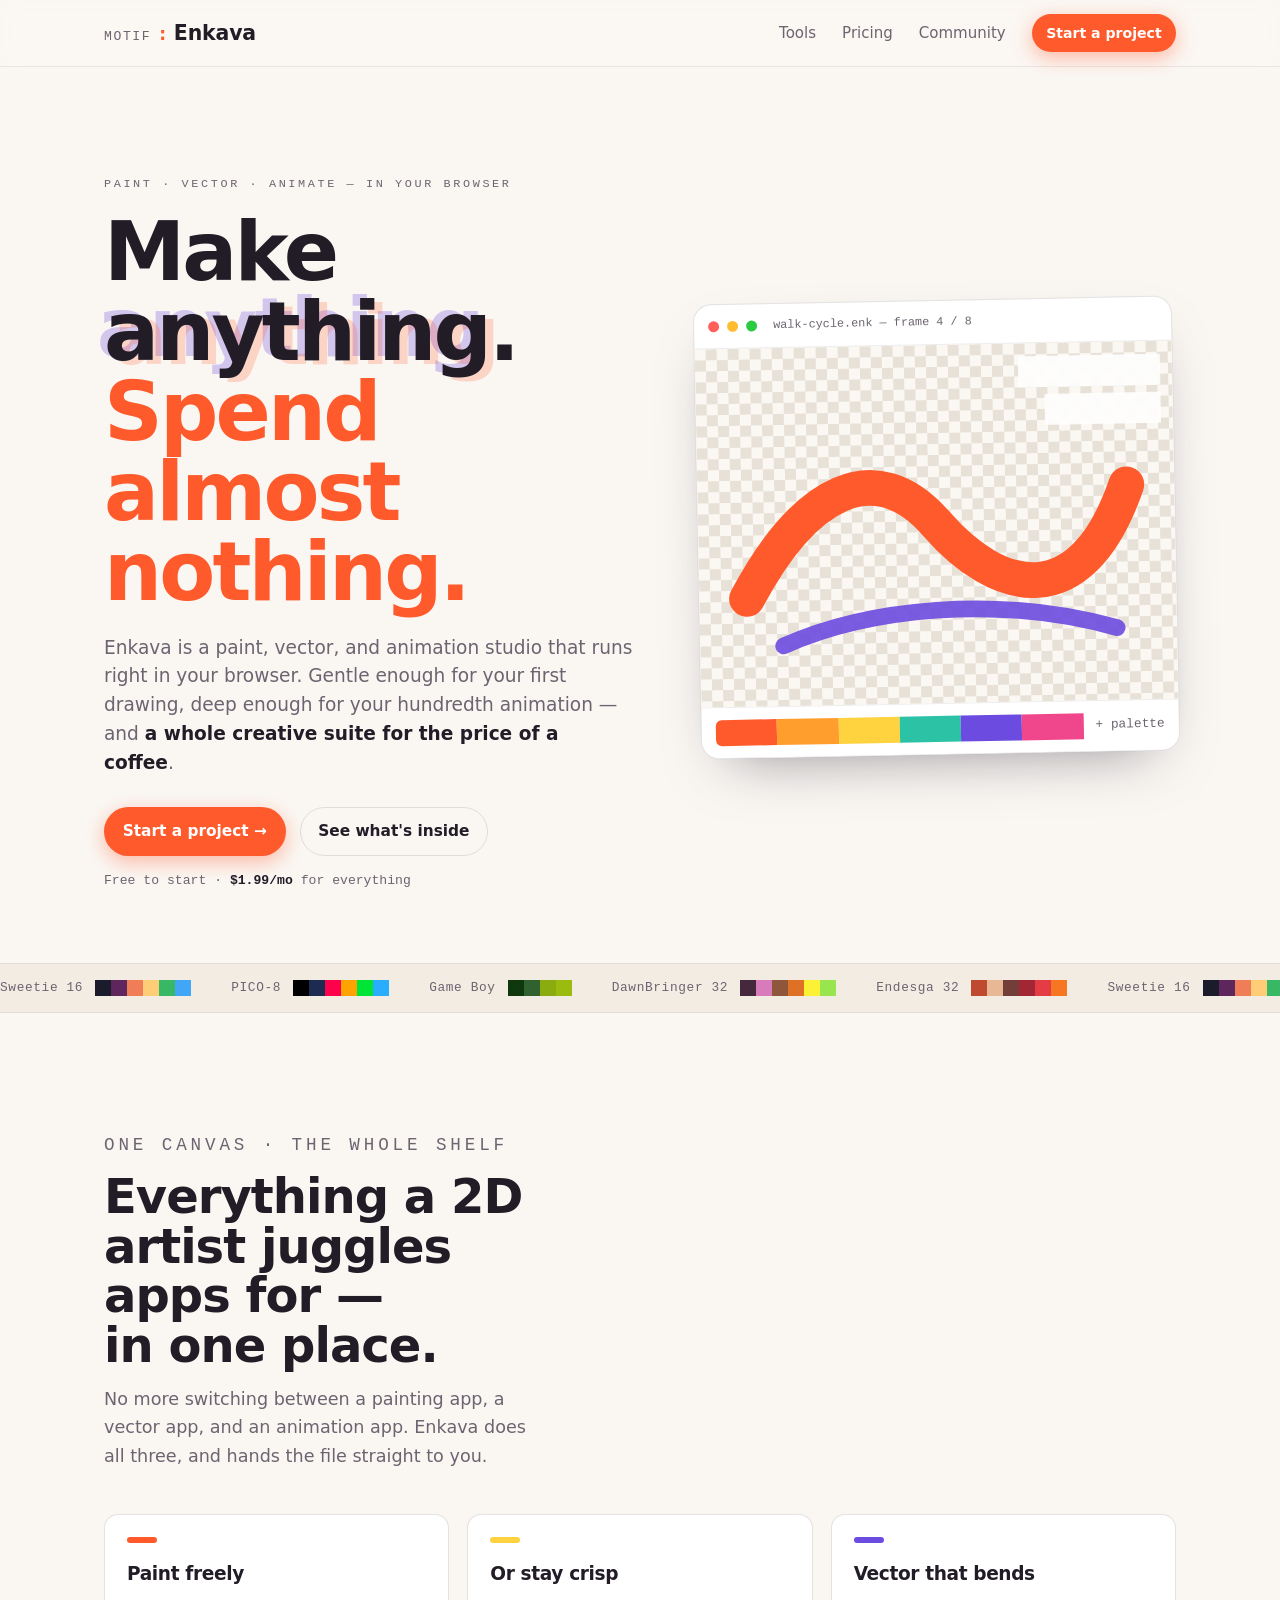
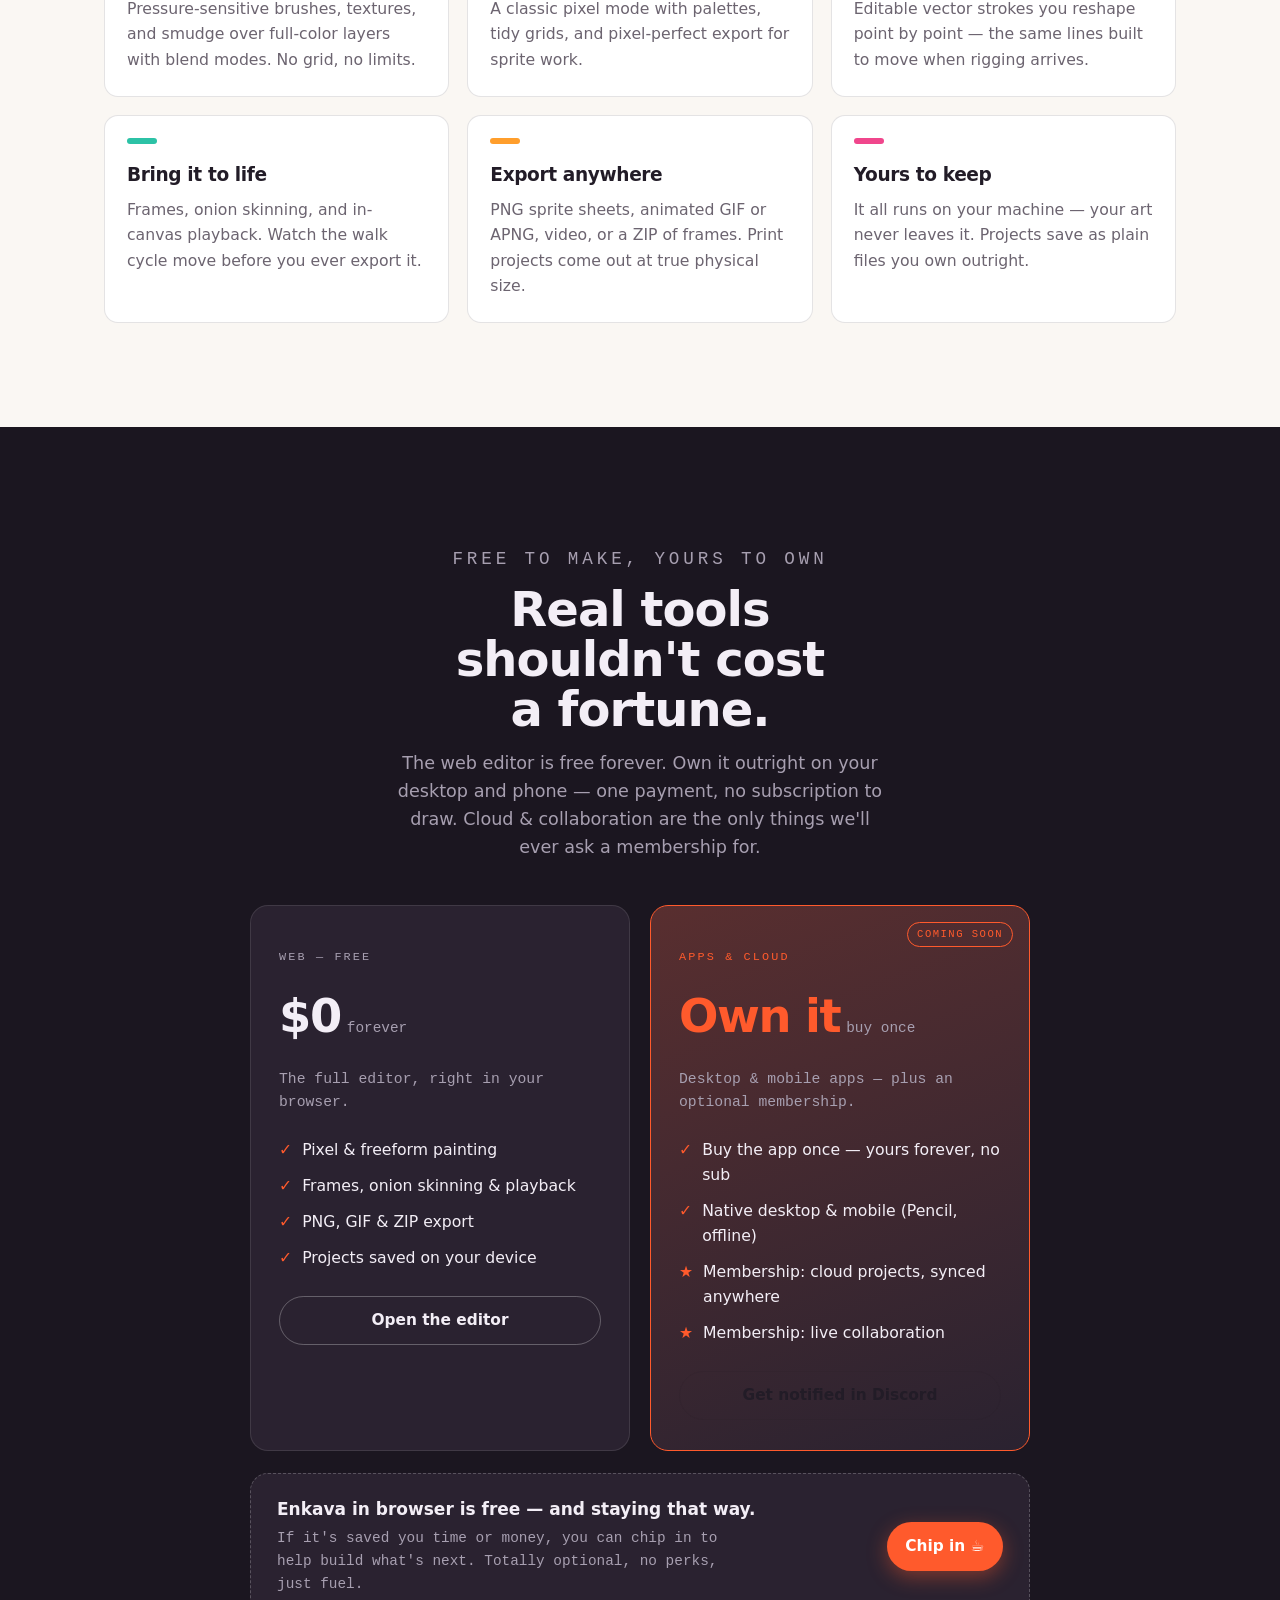
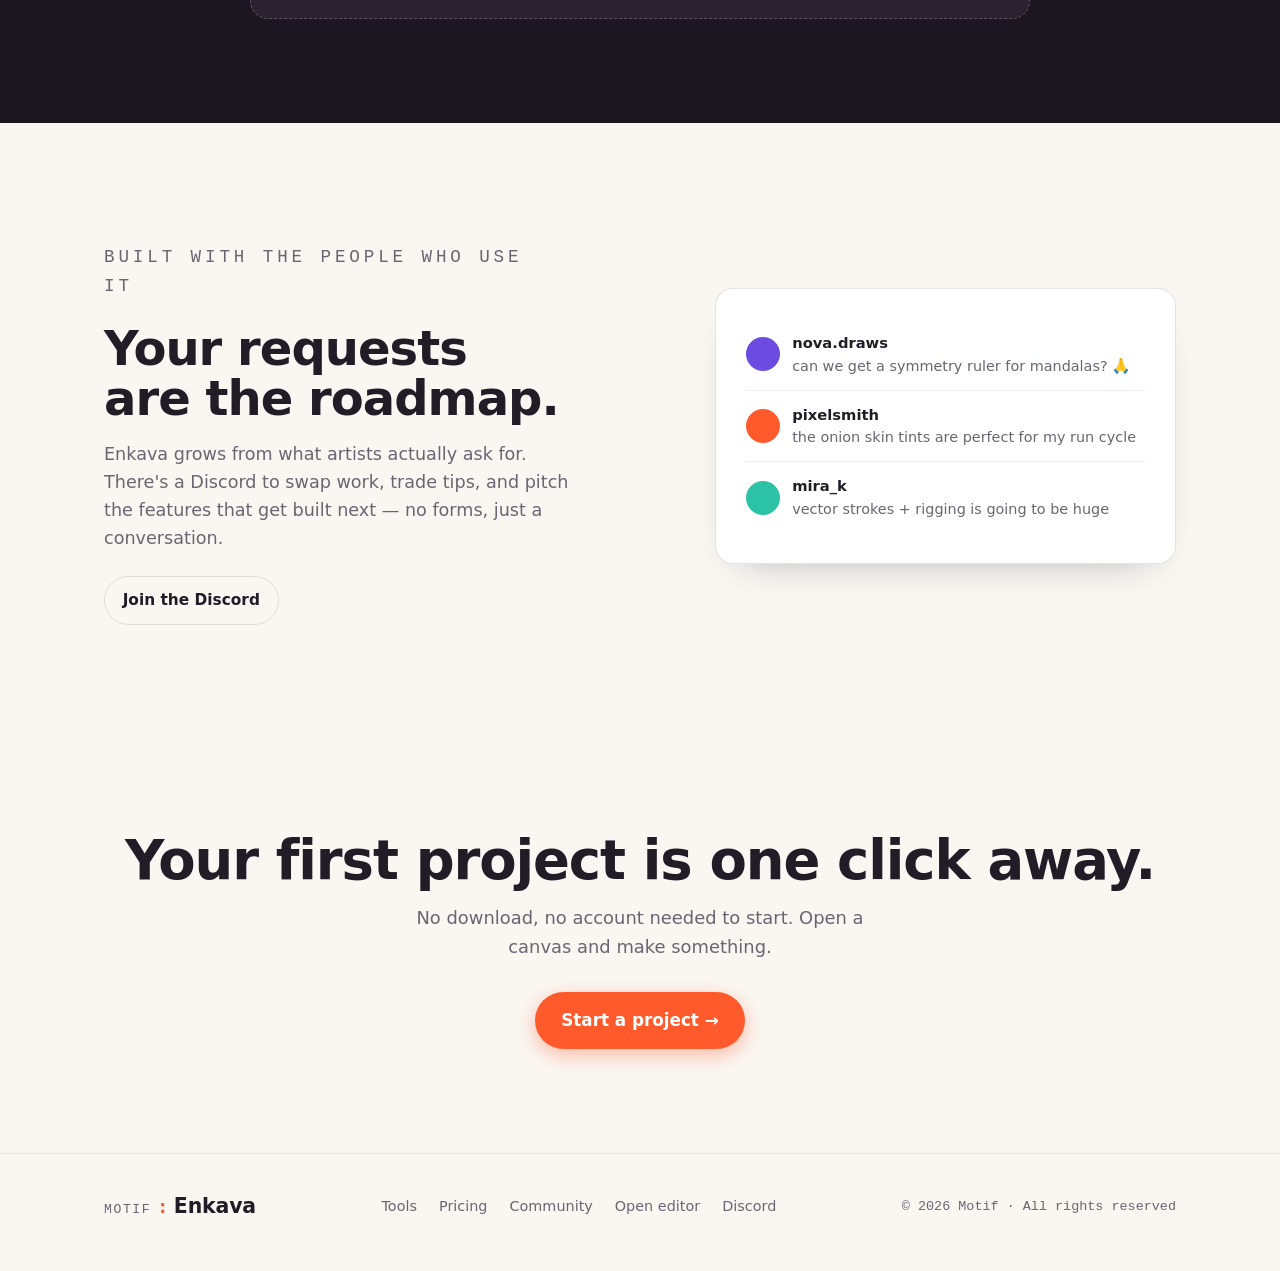
==== commit c9673627: "Tip jar: wire live Stripe Payment Link" ====
--- a/index.html
+++ b/index.html
@@ -259,6 +259,16 @@
   .plan .btn { width: 100%; justify-content: center; }
   .plan.free .btn { background: transparent; color: var(--on-ink); border-color: rgba(255,255,255,.28); }
   .plan.free .btn:hover { border-color: var(--on-ink); }
+  .plan.pro .price { color: var(--persimmon); }
+  .plan .coming { position: absolute; top: 16px; right: 16px; font-family: var(--font-mono); font-size: .66rem; letter-spacing: .14em; text-transform: uppercase; color: var(--persimmon); border: 1px solid var(--persimmon); border-radius: 999px; padding: 3px 9px; }
+  .plan li .mk:not(:empty) { min-width: 1ch; }
+  /* Tip jar */
+  .tip-jar { max-width: 780px; margin: 22px auto 0; display: flex; align-items: center; justify-content: space-between; gap: 20px; flex-wrap: wrap;
+    border-radius: var(--radius); padding: 22px 26px; background: var(--ink-band-2); border: 1px dashed rgba(255,255,255,.22); }
+  .tip-copy { min-width: 240px; flex: 1; }
+  .tip-head { font-weight: 700; margin: 0 0 4px; }
+  .tip-sub { color: var(--on-ink-mut); font-size: .9rem; font-family: var(--font-mono); margin: 0; max-width: 52ch; }
+  .tip-btn { flex: none; white-space: nowrap; }
 
   /* ---------- community ---------- */
   .community .wrap { display: grid; grid-template-columns: 1.1fr .9fr; gap: 48px; align-items: center; }
@@ -430,15 +440,15 @@
   <section class="band pricing-band" id="pricing">
     <div class="wrap">
       <div class="sec-head">
-        <p class="eyebrow">Priced so you can just start</p>
+        <p class="eyebrow">Free to make, yours to own</p>
         <h2>Real tools shouldn't cost a fortune.</h2>
-        <p>The big suites want more per month than most artists spend on paint in a year. We went the other way.</p>
+        <p>The web editor is free forever. Own it outright on your desktop and phone — one payment, no subscription to draw. Cloud &amp; collaboration are the only things we'll ever ask a membership for.</p>
       </div>
       <div class="plans">
         <div class="plan free">
-          <p class="kicker">Free</p>
+          <p class="kicker">Web — Free</p>
           <div class="price">$0<span>forever</span></div>
-          <p class="sub">Everything you need to make your first thing.</p>
+          <p class="sub">The full editor, right in your browser.</p>
           <ul>
             <li><span class="mk">✓</span> Pixel &amp; freeform painting</li>
             <li><span class="mk">✓</span> Frames, onion skinning &amp; playback</li>
@@ -448,17 +458,27 @@
           <a class="btn" href="app.html">Open the editor</a>
         </div>
         <div class="plan pro">
-          <p class="kicker">Pro</p>
-          <div class="price">$1.99<span>/ month</span></div>
-          <p class="sub">— or $10.99 a year (about 92¢ a month).</p>
+          <span class="coming">Coming soon</span>
+          <p class="kicker">Apps &amp; Cloud</p>
+          <div class="price">Own it<span>buy once</span></div>
+          <p class="sub">Desktop &amp; mobile apps — plus an optional membership.</p>
           <ul>
-            <li><span class="mk">✓</span> Everything in Free, fully unlocked</li>
-            <li><span class="mk">✓</span> Cloud projects, synced across devices</li>
-            <li><span class="mk">✓</span> The complete pro toolset</li>
-            <li><span class="mk">✓</span> Subscriber Discord &amp; a say in what's next</li>
+            <li><span class="mk">✓</span> Buy the app once — yours forever, no sub</li>
+            <li><span class="mk">✓</span> Native desktop &amp; mobile (Pencil, offline)</li>
+            <li><span class="mk">★</span> Membership: cloud projects, synced anywhere</li>
+            <li><span class="mk">★</span> Membership: live collaboration</li>
           </ul>
-          <a class="btn btn-primary" href="app.html">Go Pro</a>
-        </div>
+          <a class="btn btn-ghost" href="https://discord.gg/pxVc55C9fs" target="_blank" rel="noopener">Get notified in Discord</a>
+        </div>
+      </div>
+
+      <!-- ============ TIP JAR (Stripe Payment Link) ============ -->
+      <div class="tip-jar">
+        <div class="tip-copy">
+          <p class="tip-head">Enkava in browser is free — and staying that way.</p>
+          <p class="tip-sub">If it's saved you time or money, you can chip in to help build what's next. Totally optional, no perks, just fuel.</p>
+        </div>
+        <a class="btn btn-primary tip-btn" href="https://buy.stripe.com/5kQ4gA3OO9vE4T1dpl9k400" target="_blank" rel="noopener">Chip in ☕</a>
       </div>
     </div>
   </section>
@@ -470,7 +490,7 @@
         <p class="eyebrow">Built with the people who use it</p>
         <h2>Your requests are the roadmap.</h2>
         <p>
-          Enkava grows from what artists actually ask for. Subscribers get a Discord to swap work,
+          Enkava grows from what artists actually ask for. There's a Discord to swap work,
           trade tips, and pitch the features that get built next — no forms, just a conversation.
         </p>
         <a class="btn btn-ghost" href="https://discord.gg/pxVc55C9fs" target="_blank" rel="noopener">Join the Discord</a>
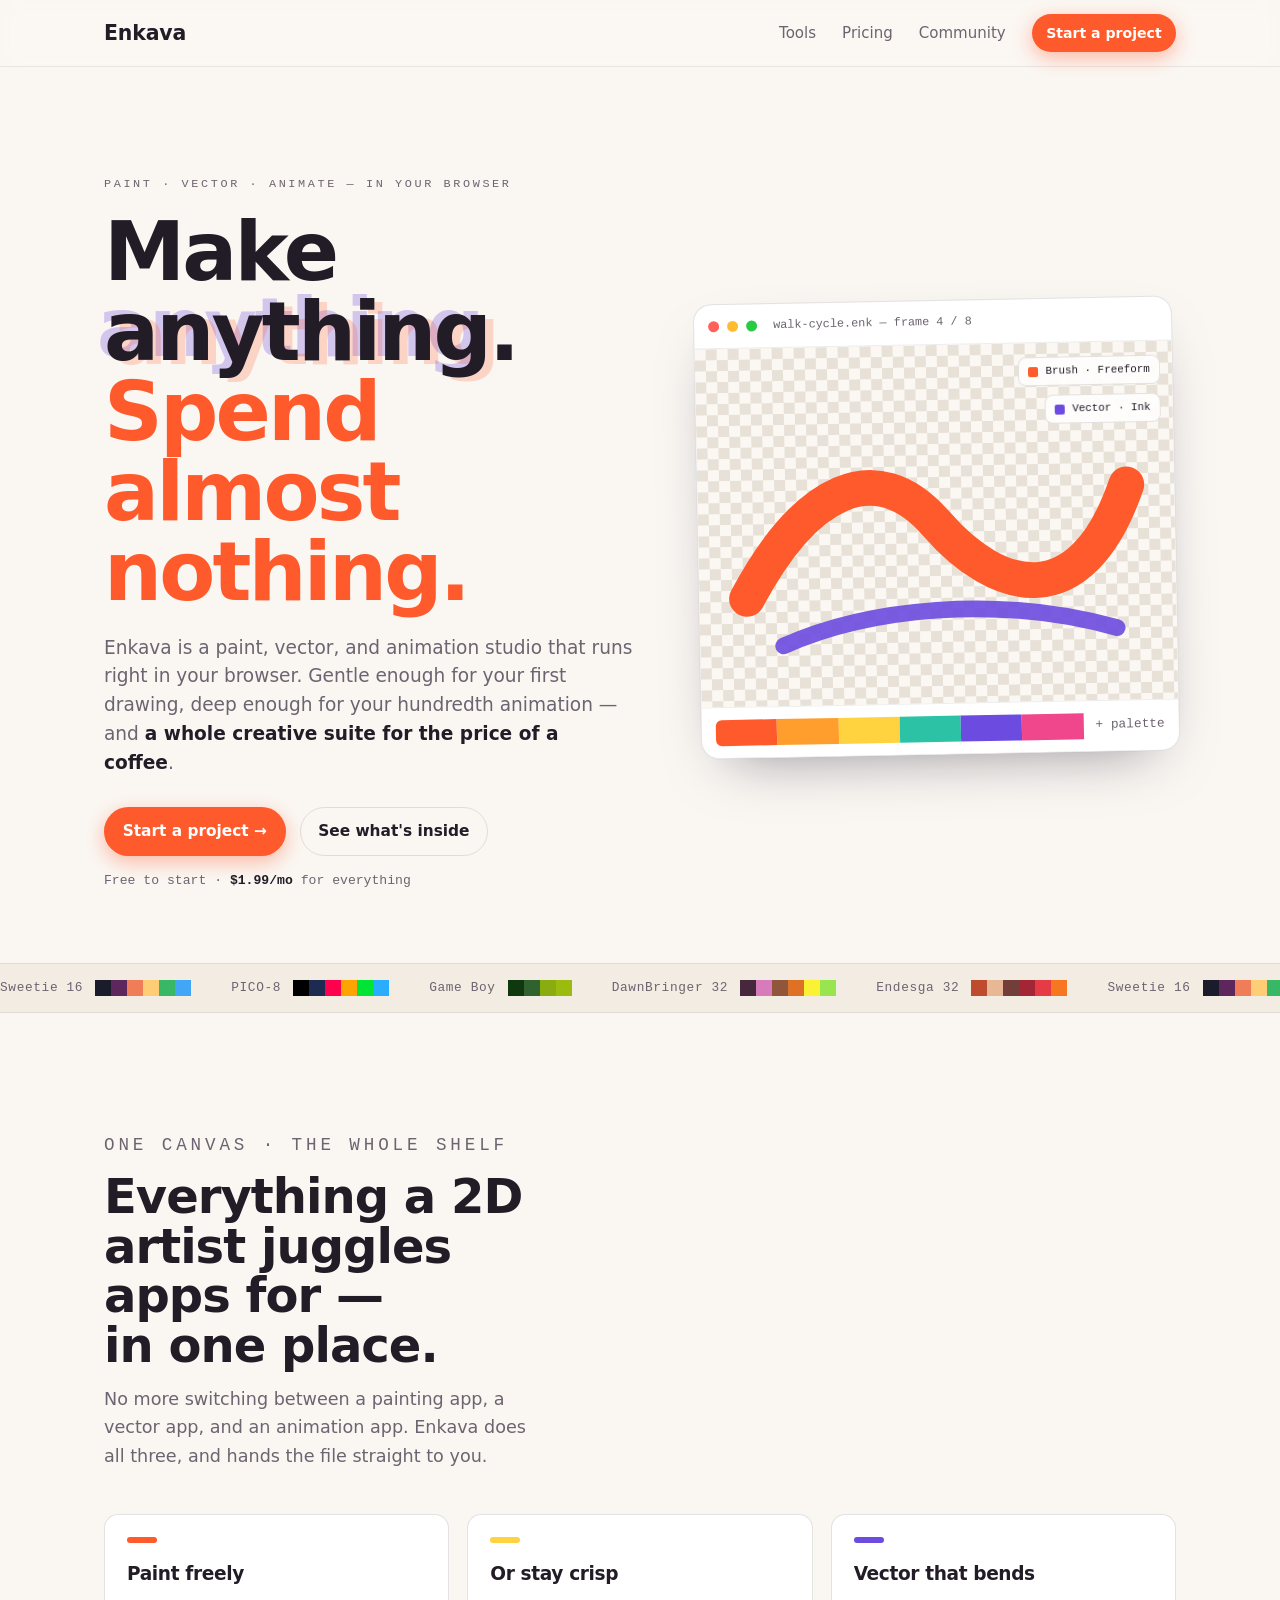
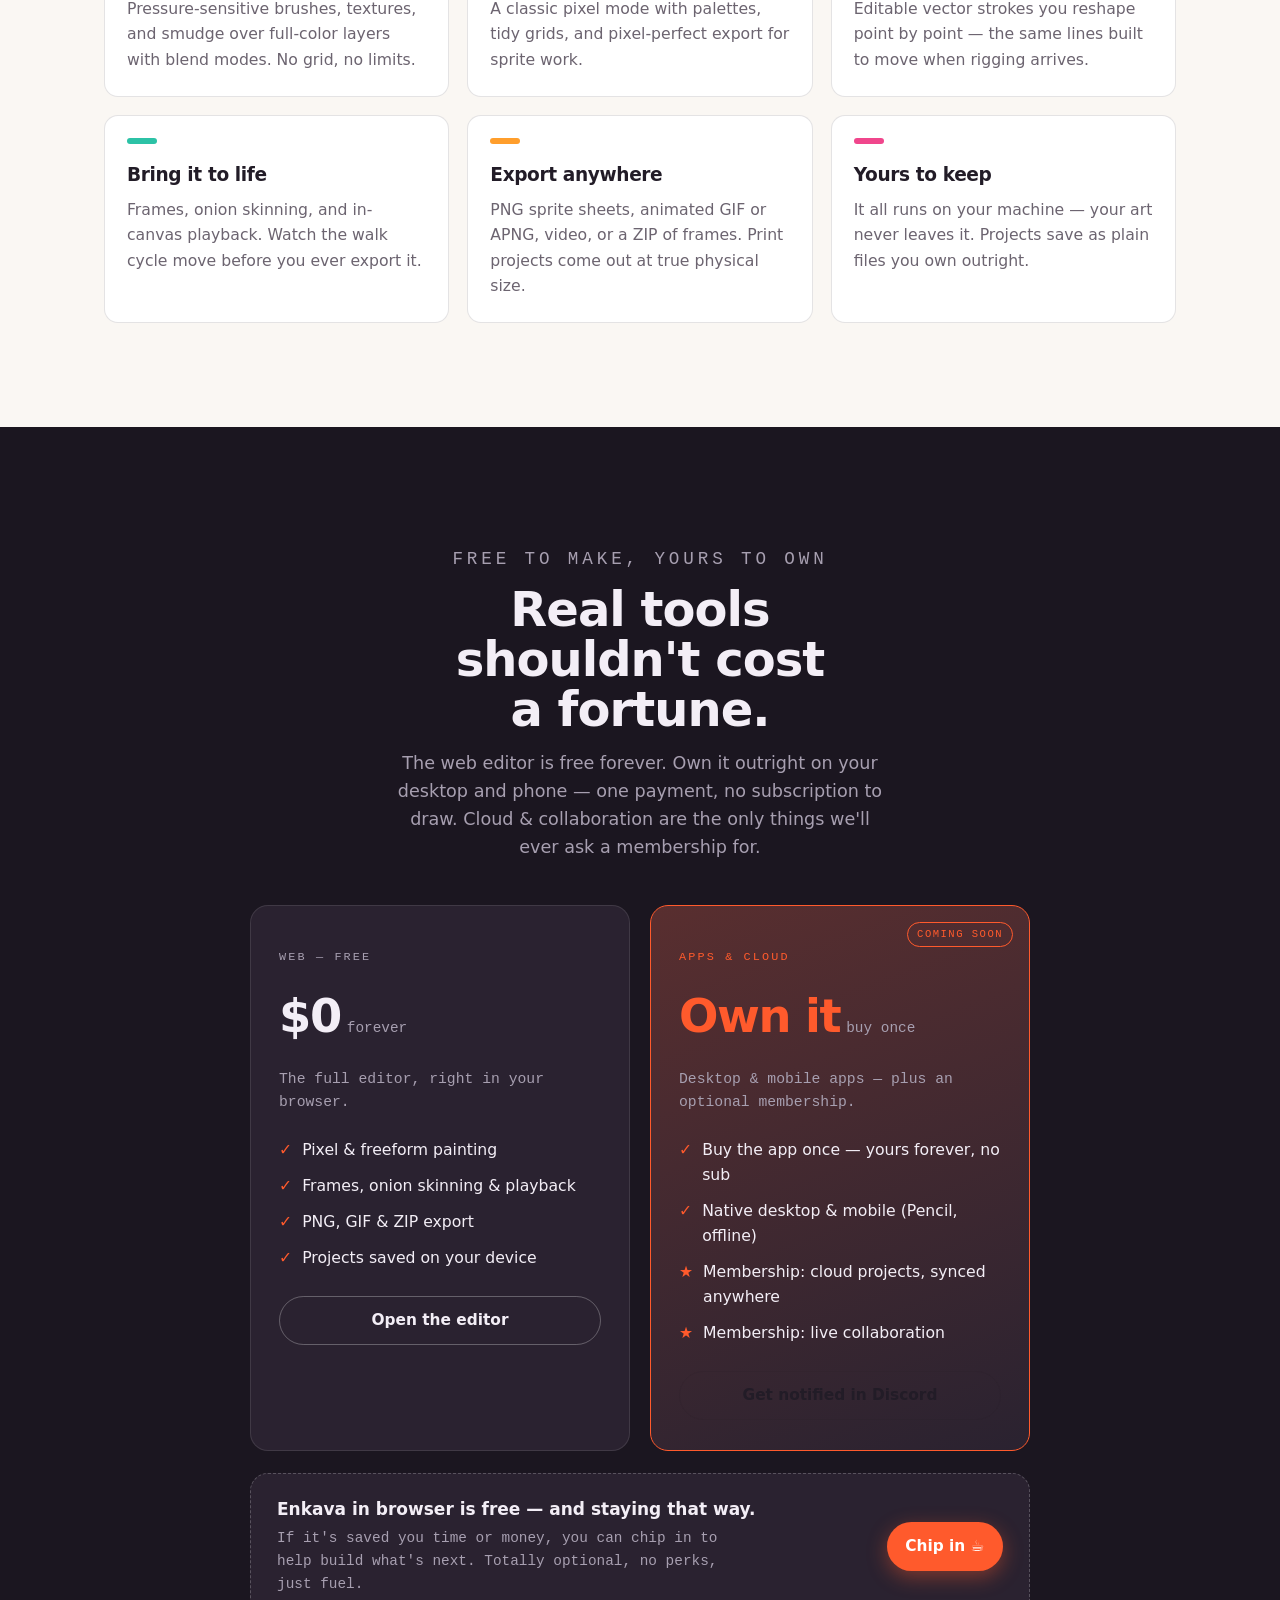
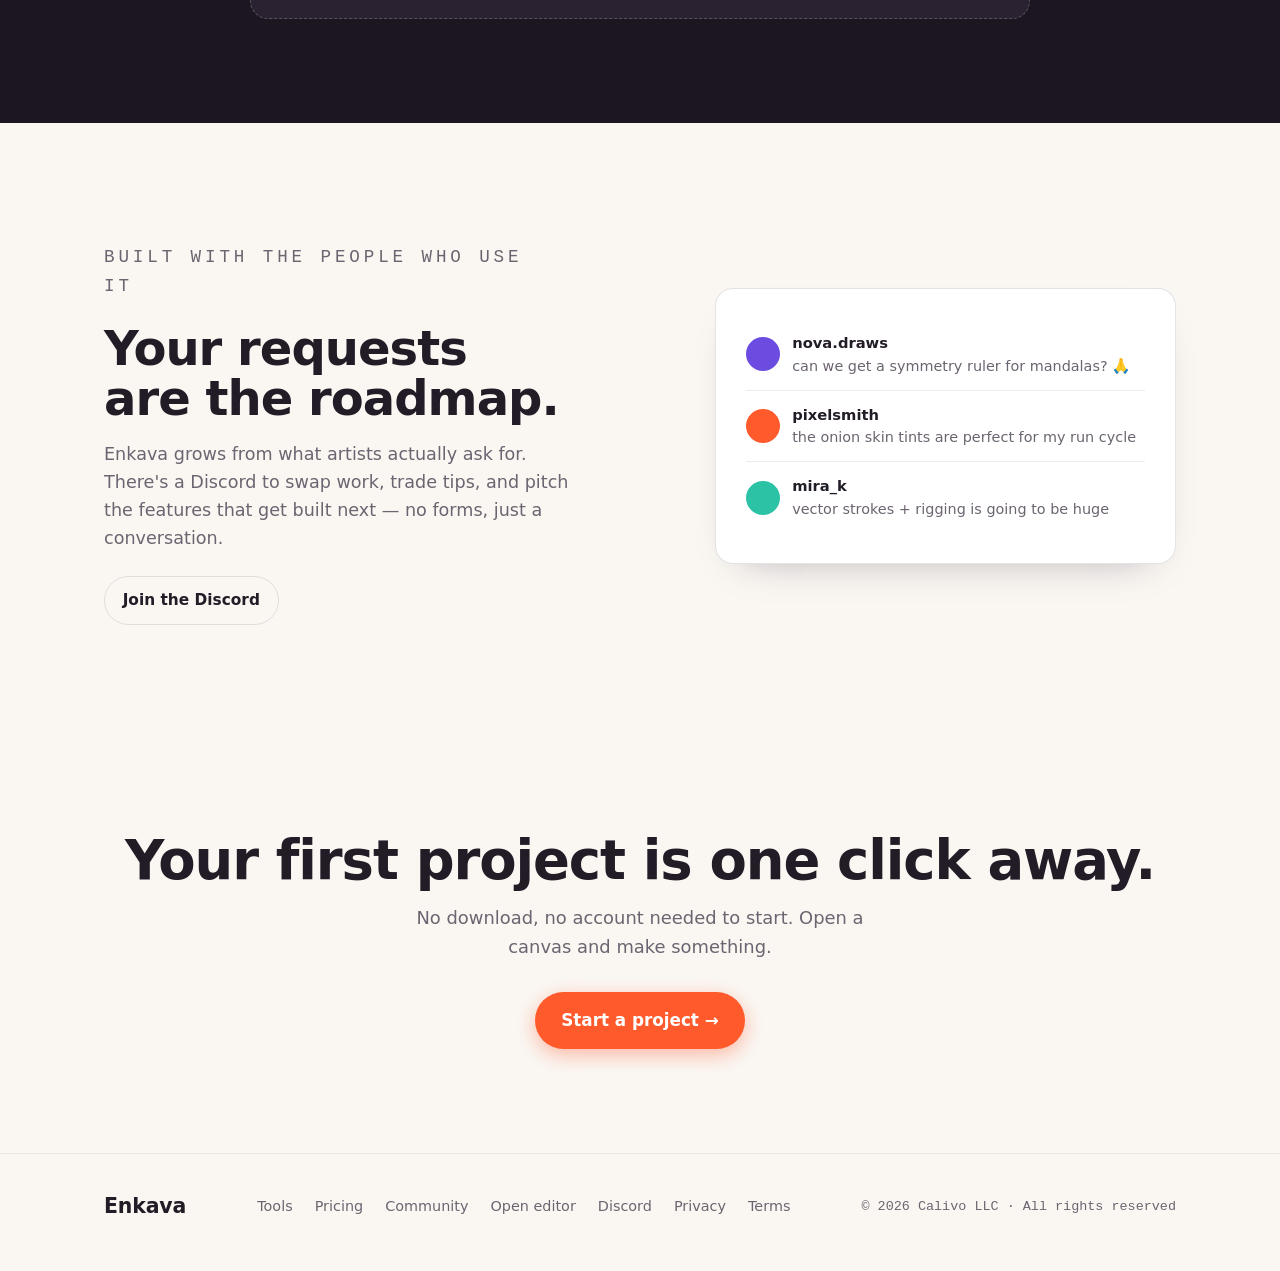
==== commit 529bd770: "Publish Privacy + Terms; retire Motif (Enkava/Calivo rebrand)" ====
--- a/index.html
+++ b/index.html
@@ -3,8 +3,8 @@
 <head>
 <meta charset="utf-8">
 <meta name="viewport" content="width=device-width, initial-scale=1">
-<title>Enkava — by Motif</title>
-<meta name="description" content="Enkava is an accessible, affordable 2D paint, vector & animation studio that runs right in your browser. Free to start, everything for $1.99/mo.">
+<title>Enkava — 2D paint, vector & animation in your browser</title>
+<meta name="description" content="Enkava is an accessible 2D paint, vector & animation studio that runs right in your browser. Free to start — no download or account needed.">
 <!-- Inline SVG favicon: a white brush stroke on the brand persimmon. -->
 <link rel="icon" href="data:image/svg+xml,<svg xmlns='http://www.w3.org/2000/svg' viewBox='0 0 32 32'><rect width='32' height='32' rx='7' fill='%23FF5A2C'/><path d='M6 22 C12 10 20 10 26 20' stroke='white' stroke-width='4' fill='none' stroke-linecap='round'/></svg>">
 <style>
@@ -311,8 +311,8 @@
 
 <header class="site-head">
   <div class="wrap head-row">
-    <a class="brand" href="#top" aria-label="Motif : Enkava home">
-      <span class="co">Motif</span><span class="colon">:</span><span class="pr">Enkava</span>
+    <a class="brand" href="#top" aria-label="Enkava home">
+      <span class="pr">Enkava</span>
     </a>
     <nav class="nav" aria-label="Primary">
       <a class="navlink" href="#tools">Tools</a>
@@ -525,7 +525,7 @@
 <footer>
   <div class="wrap foot-row">
     <a class="brand" href="#top" style="text-decoration:none;">
-      <span class="co">Motif</span><span class="colon">:</span><span class="pr">Enkava</span>
+      <span class="pr">Enkava</span>
     </a>
     <div class="foot-links">
       <a href="#tools">Tools</a>
@@ -533,8 +533,10 @@
       <a href="#community">Community</a>
       <a href="app.html">Open editor</a>
       <a href="https://discord.gg/pxVc55C9fs" target="_blank" rel="noopener">Discord</a>
-    </div>
-    <span class="fine">© 2026 Motif · All rights reserved</span>
+      <a href="privacy.html">Privacy</a>
+      <a href="terms.html">Terms</a>
+    </div>
+    <span class="fine">© 2026 Calivo LLC · All rights reserved</span>
   </div>
 </footer>
 </body>
